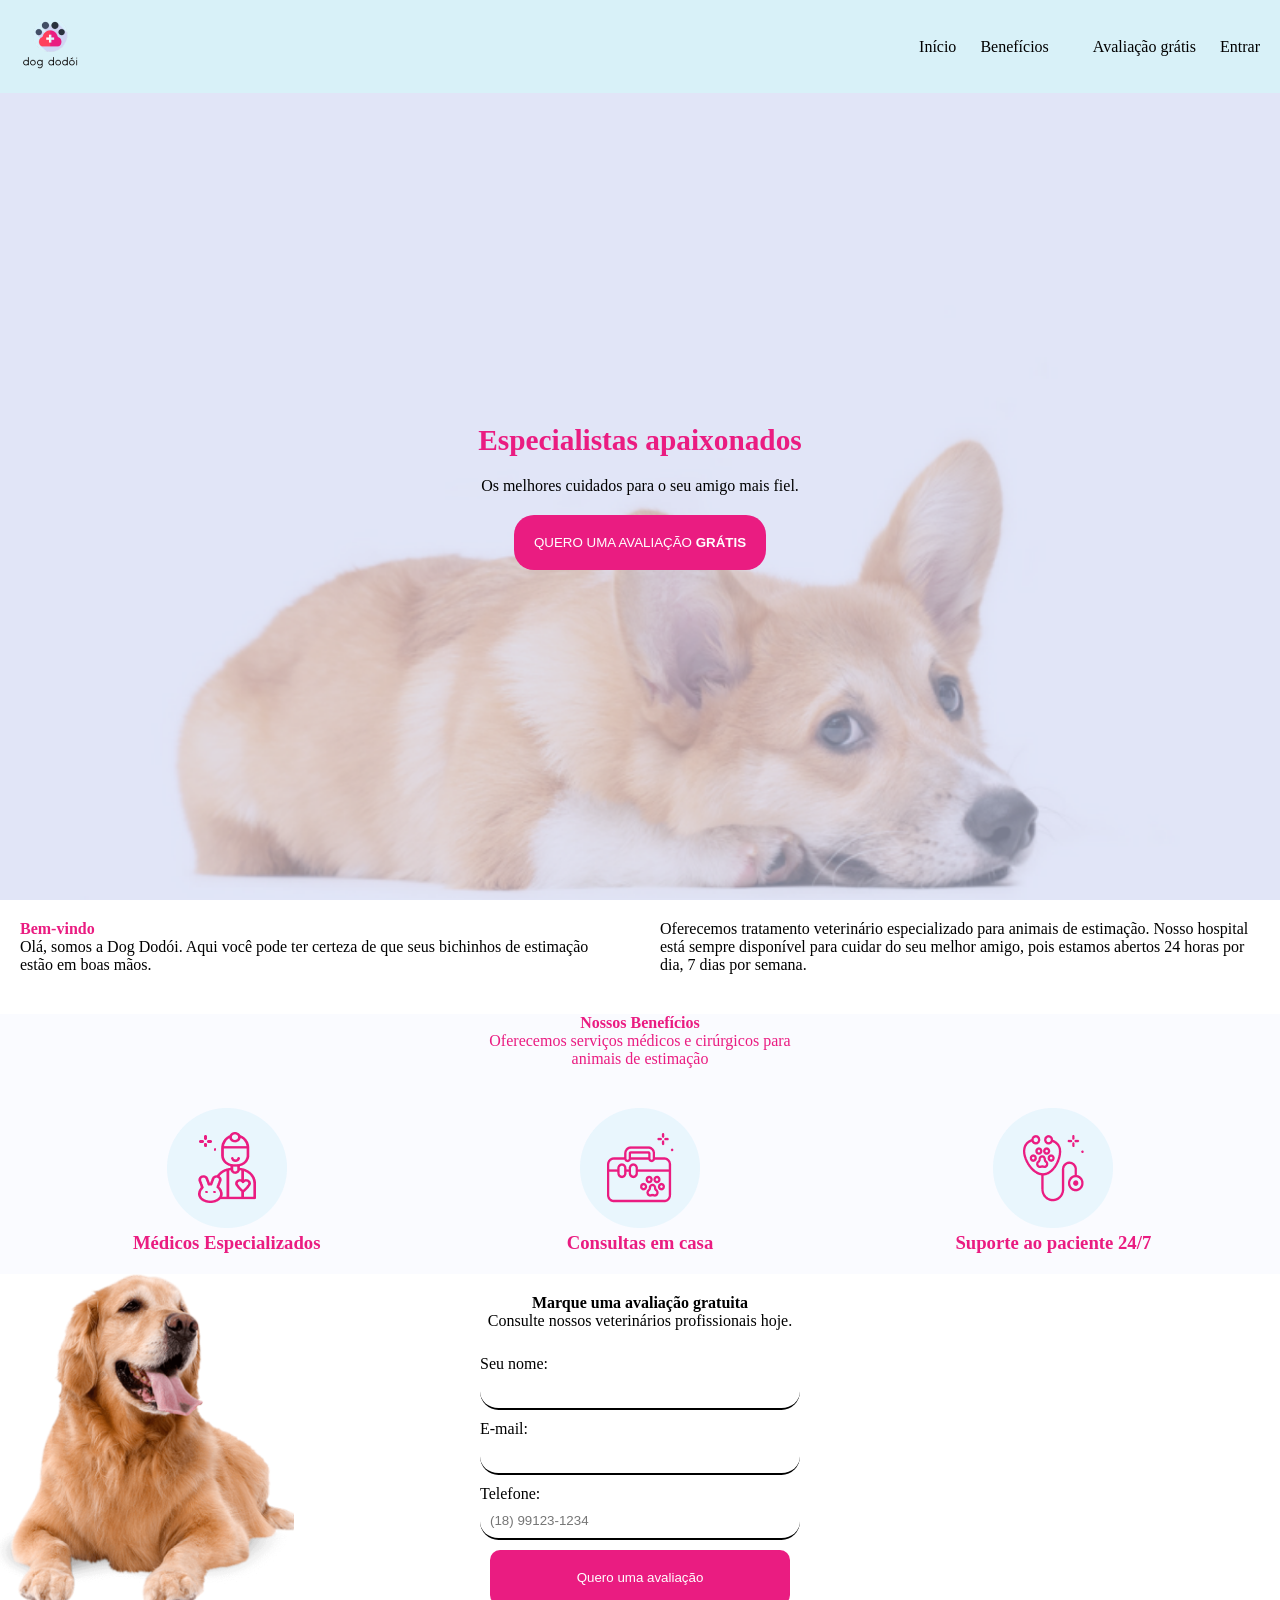
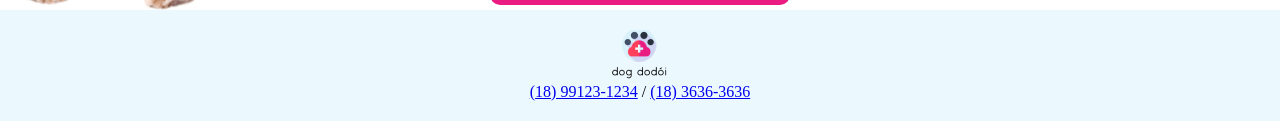
==== front/index.html @ 7dbb7b25 "Adiciona funcionalidade em JavaScript e corrige o HTML - Achata a estrutura: front/, img/ e styles/ " ====
<!DOCTYPE html>
<html lang="pt-br">
<head>
    <meta charset="UTF-8">
    <meta name="viewport" content="width=device-width, initial-scale=1.0">
    <meta name="description" content="Dog Dodói: hospital veterinário 24 horas. Marque uma avaliação gratuita para o seu pet.">
    <title>Dog Dodói</title>
    <link rel="preconnect" href="https://fonts.googleapis.com">
    <link rel="preconnect" href="https://fonts.gstatic.com" crossorigin>
    <link rel="stylesheet" href="https://fonts.googleapis.com/css2?family=Inter:wght@400;500;700&family=Roboto:wght@400;500;700&display=swap">
    <link rel="stylesheet" href="../styles/style.css">
    <link rel="stylesheet" href="../styles/style2.css">
    <link rel="stylesheet" href="../styles/componentes.css">
    <script src="../js/storage.js"></script>
    <script src="../js/util.js"></script>
    <script src="../js/mascaras.js"></script>
    <script src="../js/index.js" defer></script>
</head>
<body>

    <header id="cabecalho">
        <figure>
            <a href="#banner"><img src="../img/logo.png" alt="Dog Dodói"></a>
        </figure>
        <nav>
            <a href="#banner">Início</a>
            <a href="#beneficios" class="margin-lateral">Benefícios</a>
            <a href="#form" class="margin-lateral">Avaliação grátis</a>
            <a href="login.html">Entrar</a>
        </nav>
    </header>

    <main id="corpo">
        <section id="banner">
            <h1>Especialistas apaixonados</h1>
            <p class="margin-cima-baixo">Os melhores cuidados para o seu amigo mais fiel.</p>
            <button type="button" id="botao-avaliacao">QUERO UMA AVALIAÇÃO <strong>GRÁTIS</strong></button>
        </section>

        <section id="bemVindo">
            <div>
                <p id="bem" class="negrito">Bem-vindo</p>
                <p id="dog">Olá, somos a Dog Dodói. Aqui você pode ter certeza de que seus bichinhos de estimação estão em boas mãos.</p>
            </div>

            <div id="tratamento">
                <p>Oferecemos tratamento veterinário especializado para animais de estimação. Nosso hospital está sempre disponível para cuidar do seu melhor amigo, pois estamos abertos 24 horas por dia, 7 dias por semana.</p>
            </div>
        </section>

        <section id="beneficios">
            <div class="margin-cima-baixo">
                <h4>Nossos Benefícios</h4>
                <p>Oferecemos serviços médicos e cirúrgicos para<br>animais de estimação</p>
            </div>

            <div id="itens">
                <div>
                    <img src="../img/iconMedico.png" alt="">
                    <h3>Médicos Especializados</h3>
                </div>
                <div>
                    <img src="../img/iconConsulta.png" alt="">
                    <h3>Consultas em casa</h3>
                </div>
                <div>
                    <img src="../img/iconSuporte.png" alt="">
                    <h3>Suporte ao paciente 24/7</h3>
                </div>
            </div>
        </section>

        <section id="form">
            <div id="form-info">
                <h4>Marque uma avaliação gratuita</h4>
                <p>Consulte nossos veterinários profissionais hoje.</p>
            </div>

            <div id="form-formulario">
                <form id="form-avaliacao">
                    <div>
                        <label for="nome">Seu nome:</label>
                        <input type="text" id="nome" name="nome" required autocomplete="name">
                    </div>

                    <div>
                        <label for="email">E-mail:</label>
                        <input type="email" id="email" name="email" required autocomplete="email">
                    </div>

                    <div>
                        <label for="telefone">Telefone:</label>
                        <input type="tel" id="telefone" name="telefone" required autocomplete="tel"
                               data-mascara="telefone" minlength="14" placeholder="(18) 99123-1234">
                    </div>

                    <div>
                        <button type="submit">Quero uma avaliação</button>
                    </div>
                </form>
            </div>
        </section>
    </main>
    <footer id="rodape">
        <figure>
            <img src="../img/logo.png" alt="Dog Dodói">
        </figure>
        <p><a href="tel:+5518991231234">(18) 99123-1234</a> / <a href="tel:+551836363636">(18) 3636-3636</a></p>
    </footer>
</body>
</html>
---- styles/style.css ----
:root{ /*criação de variaveis*/
    --cor-corpo: #D8F1F8;
    --cor-preta: black;
    --cor-rosa: #EA1C81;
    --cor-branca: white;
    --padding: 20px;
    --cor-fundo: #fafbff;
    --cor-rodape: #d8f1fb82;
    --aparece: flex;
    --some: none;
}

*{ /*afeta a página inteira*/
    margin: 0;
    padding: 0;
    transition: all 1s;
}

#cabecalho{
    background-color: var(--cor-corpo);
    display: var(--aparece); /*alinha em linha*/
    justify-content: space-between; /*espaço entre conteudo igualmente*/
    align-items: center;
}

#cabecalho nav a{
    text-decoration: none; /*tira a decoração do texto*/
    color: var(--cor-preta); /*var é pra usar a variavel*/
}

#cabecalho nav a:hover{ /*hover faz executar quando o mouse passar em cima*/
    background-color: var(--cor-rosa);
    color: var(--cor-branca);
    border-radius: 20px;
}

.margin-lateral{ /*. cria uma classe*/
    margin: 0px 20px;
}

#corpo #banner{
    background-color: red;
    height: calc(100vh - 93px); /*usar pra deixar 100% sem estourar tudo*/
    display: flex;
    flex-direction: column; /*mudar a direção do flex para sem em coluna*/
    align-items: center; /*coloca o conteudo no centro de X*/
    justify-content: center; /*coloca o conteudo no centro de Y*/
    background-image: url(../img/Section\ -\ Banner.png); /*usar (../) para achar uma imagem no  computador*/
    background-repeat: no-repeat; /*imagem não se repete*/
    background-size: cover; /*fundo preenche toda a área*/
    background-position: center center;
}

.margin-cima-baixo{
    margin: 20px 0px;
}

#corpo #banner h1{
    color: var(--cor-rosa);
    font-size: 22pt;
}

#corpo #banner button{
    padding: 20px;
    border-radius: 20px;
    border: none;
    background-color: var(--cor-rosa);
    color: var(--cor-branca);
    cursor: pointer; /*muda o cursor para mãozinha*/
}

#corpo #bemVindo{
    display: grid; /*cria uma tabela pra trabalharmos na sua construção de forma que a organização dos itens no site fiquem proporcionais*/
    grid-template-columns: repeat(2, 1fr); /*interage com o grid adicionando o número de colunas, o primeiro número é a quantidade de colunas e o segundo é sempre o mesmo*/
}

#corpo #bemVindo div,
#cabecalho nav a:hover,
#cabecalho{
    padding: var(--padding);
}

#corpo #bemVindo .negrito{
    color: var(--cor-rosa);
    font-weight: bold; /*deixa o texto em negrito*/
}

#corpo #beneficios{
    text-align: center;
    background-color: var(--cor-fundo);
    color: var(--cor-rosa);
}

#corpo #beneficios #itens{
    display: grid; 
    grid-template-columns: repeat(3, 1fr); 
    padding: var(--padding);
}

#form #form-info{
    text-align: center;
    padding: var(--padding);
}

#form #form-formulario form {
    display: flex;
    flex-direction: column;
    justify-content: center;
    align-items: center;
}

#form #form-formulario form input{
    display: block; /*alinha como bloco, coloca o texto ensima da caixa*/
    padding: 10px;
    border-radius: 20px;
    border: none;
    border-bottom: 2px solid var(--cor-preta);
    width: 300px;
    outline: none;
}

#form #form-formulario form button{
    width: 300px;
    box-sizing: border-box;
    padding: var(--padding);
    background-color: var(--cor-rosa);
    color: var(--cor-branca);
    border-radius: 10px;
    border: none;
}

#form #form-formulario form div{
    margin: 5px 0px;
}

#form{
    background-image: url(../img/dog.png);
    background-repeat: no-repeat;
    background-size: contain;
}

#rodape{
    background-color: var(--cor-rodape);
    text-align: center;
    padding: var(--padding);
}

#menu{
    background-image: url(../img/menu.png);
    background-repeat: no-repeat;
    background-size: cover;
    margin: 15px;
    display: none;
    position: fixed;
    border-radius: 20px;
    height: 75px;
    width: 75px;
    border: none;
    outline: none;
}
---- styles/style2.css ----
@media (max-width: 880px){ /*@media = if(se)*/
    #corpo #bemVindo{
        display: block;
    }
}

@media (max-width: 865px){
    #form{
        background-image: none;
    }
}
---- styles/componentes.css ----
/* Elementos criados pelo JavaScript (avisos, tabelas, cards do painel).
   Carregado depois do CSS de cada página. */

:root {
    --rosa: #EA1C81;
    --texto: #424E66;
    --verde: #1E8E3E;
    --vermelho: #C62828;
}

/* Some da tela, mas continua sendo lido por leitores de tela. */
.oculto {
    position: absolute;
    width: 1px;
    height: 1px;
    overflow: hidden;
    clip: rect(0 0 0 0);
    white-space: nowrap;
}

/* Foco visível para quem navega pelo teclado. */
:focus-visible {
    outline: 3px solid var(--rosa);
    outline-offset: 2px;
}

/* O logo virou link; não herda o estilo de botão dos outros links. */
header figure a {
    background: none !important;
    padding: 0 !important;
}

.toast {
    position: fixed;
    right: 16px;
    bottom: 16px;
    z-index: 10;
    max-width: min(420px, calc(100vw - 32px));
    padding: 14px 18px;
    border-radius: 12px;
    color: #FFFFFF;
    font-family: 'Roboto', sans-serif;
    font-size: 16px;
    box-shadow: 0 8px 24px rgba(0, 0, 0, 0.2);
    animation: toast-entrar 0.25s ease-out;
}

.toast-sucesso { background: var(--verde); }
.toast-erro { background: var(--vermelho); }

@keyframes toast-entrar {
    from { opacity: 0; transform: translateY(12px); }
}

/* Painel */
.titulo-pagina {
    font-family: 'Roboto', sans-serif;
    font-size: 28px;
    margin: 24px 0;
}

.subtitulo {
    font-family: 'Roboto', sans-serif;
    font-size: 20px;
    margin: 32px 0 12px;
}

section > main {
    flex: 1;
    min-width: 0;
    padding-bottom: 40px;
}

.cards {
    display: grid;
    grid-template-columns: repeat(auto-fill, minmax(220px, 1fr));
    gap: 20px;
}

a.card {
    display: flex;
    flex-direction: column;
    gap: 10px;
    padding: 20px;
    border: 6px solid var(--cor-card-fundo);
    border-radius: 24px;
    background: #FFFFFF;
    color: #000000;
    font-family: 'Inter', sans-serif;
    font-size: 16px;
}

.card-titulo {
    align-self: flex-start;
    padding: 6px 16px;
    border-left: 8px solid var(--cor-card);
    border-radius: 999px;
    background: var(--cor-card-fundo);
    font-weight: 500;
    text-transform: uppercase;
}

.card-numero {
    font-size: 40px;
    font-weight: 400;
}

.card-descricao { color: #666666; }

.card-clientes { --cor-card: #FFC83D; --cor-card-fundo: #FFF1CC; }
.card-usuarios { --cor-card: #84CC16; --cor-card-fundo: #E8F7D6; }
.card-consultas { --cor-card: #9C4A82; --cor-card-fundo: #EEDCE7; }
.card-canceladas { --cor-card: #FF5A5F; --cor-card-fundo: #FFCCCC; }

/* Tabelas */
.tabela {
    width: 100%;
    border-collapse: collapse;
    font-family: 'Inter', sans-serif;
    font-size: 15px;
    color: var(--texto);
}

.tabela th {
    text-align: left;
    padding: 10px 12px;
    background: #D8F1FB;
    color: #000000;
}

.tabela td {
    padding: 10px 12px;
    border-bottom: 1px solid rgba(0, 0, 0, 0.1);
    vertical-align: middle;
}

.tabela .vazio {
    text-align: center;
    padding: 24px;
    color: #777777;
}

.tabela .acoes {
    white-space: nowrap;
    text-align: right;
}

.tabela a.link {
    background: none;
    color: var(--rosa);
    font-size: inherit;
    text-decoration: underline;
}

.botao-acao,
a.botao-acao {
    display: inline-block;
    margin-left: 6px;
    padding: 6px 12px;
    border: 1px solid var(--rosa);
    border-radius: 999px;
    background: #FFFFFF;
    color: var(--rosa);
    font-family: 'Roboto', sans-serif;
    font-size: 14px;
    font-weight: 500;
    text-decoration: none;
    cursor: pointer;
}

.botao-acao.perigo {
    border-color: var(--vermelho);
    color: var(--vermelho);
}

.botao-acao:disabled {
    opacity: 0.4;
    cursor: not-allowed;
}

.selo {
    padding: 3px 10px;
    border-radius: 999px;
    font-size: 13px;
    font-weight: 500;
}

.selo-agendada { background: #D8F1FB; color: #0B5A7A; }
.selo-realizada { background: #E8F7D6; color: #2F5B0A; }
.selo-cancelada { background: #FFCCCC; color: #8A1C1C; }

/* No celular, cada linha da tabela vira um bloco com rótulos. */
@media (max-width: 700px) {
    .tabela thead { display: none; }
    .tabela tr { display: block; padding: 8px 0; border-bottom: 1px solid rgba(0, 0, 0, 0.15); }
    .tabela td { display: block; border: none; padding: 4px 12px; }
    .tabela td[data-rotulo]::before {
        content: attr(data-rotulo) ': ';
        font-weight: 700;
    }
    .tabela .acoes { text-align: left; white-space: normal; }
    .tabela .acoes > :first-child { margin-left: 0; }
}

/* Link "cadastrar novo cliente" na tela de consulta */
#novo-cliente {
    display: inline-block;
    margin-top: 6px;
    color: var(--rosa);
    font-size: 14px;
}
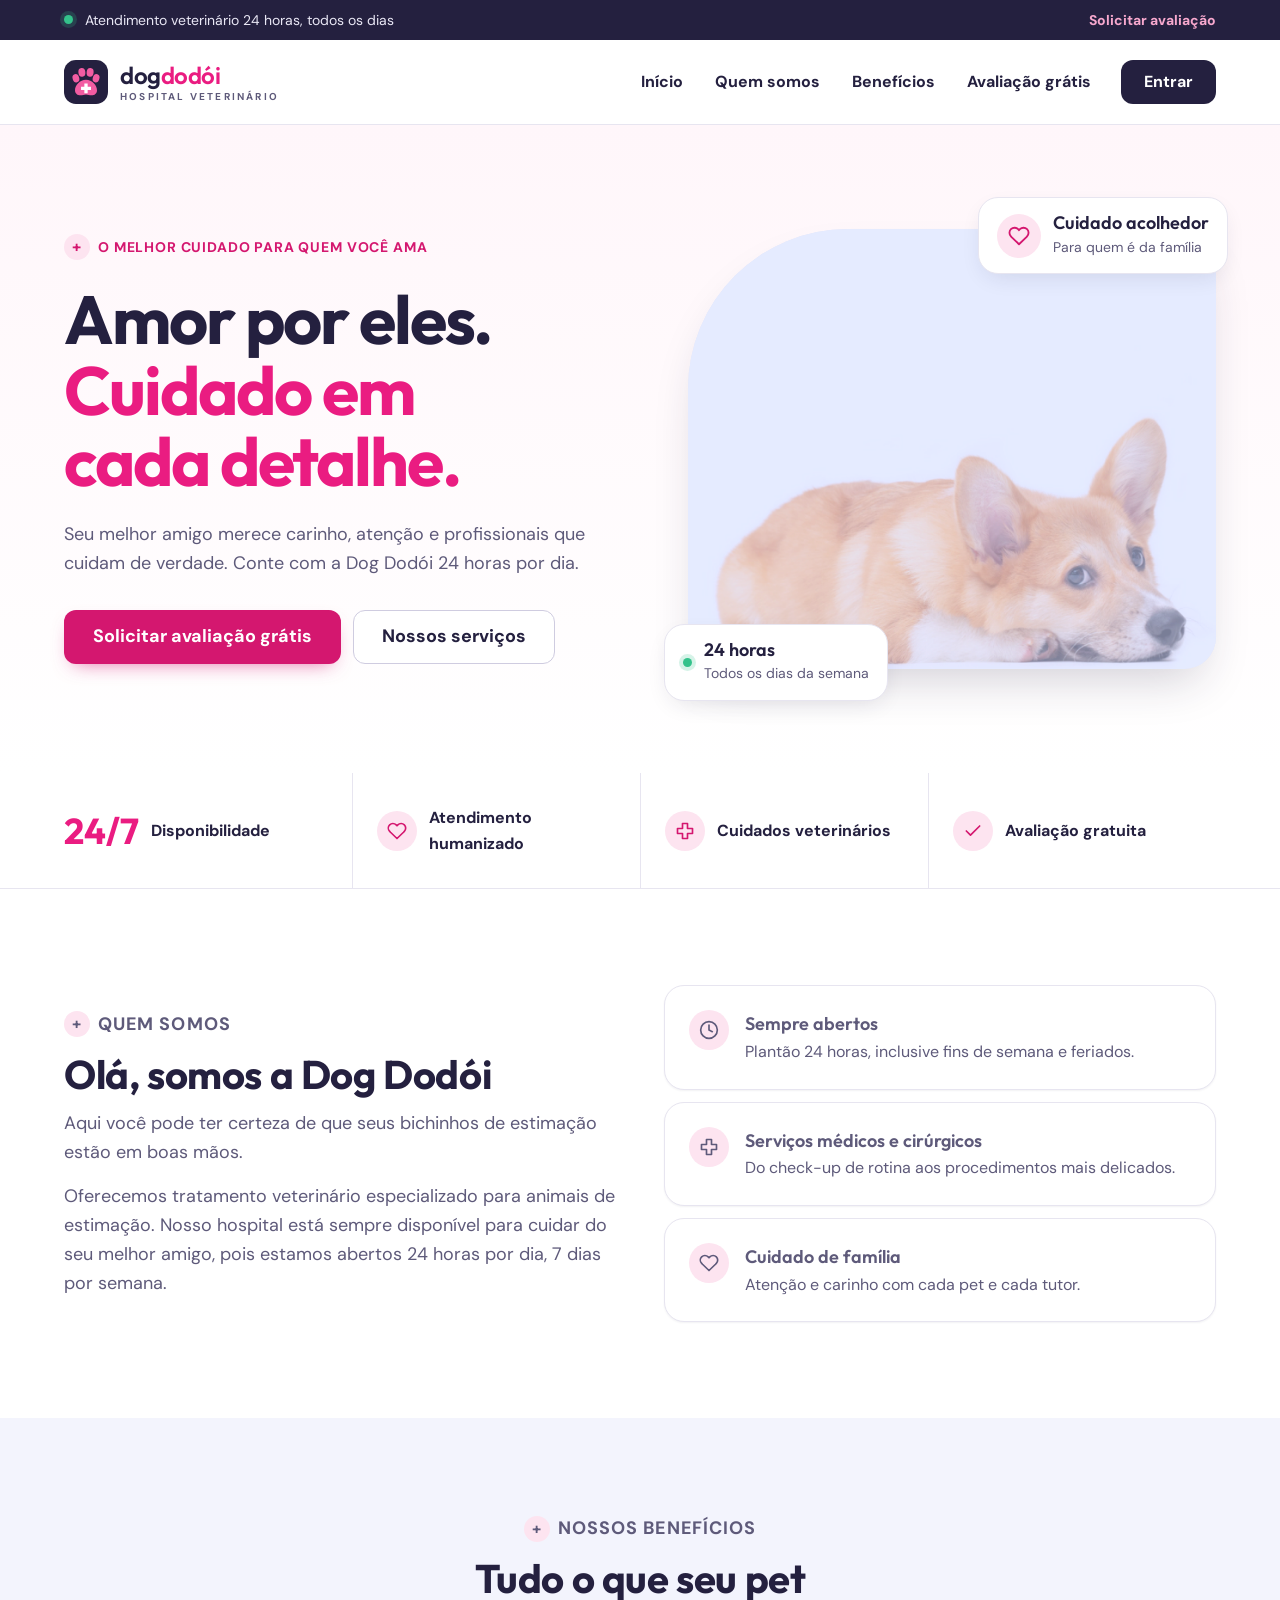
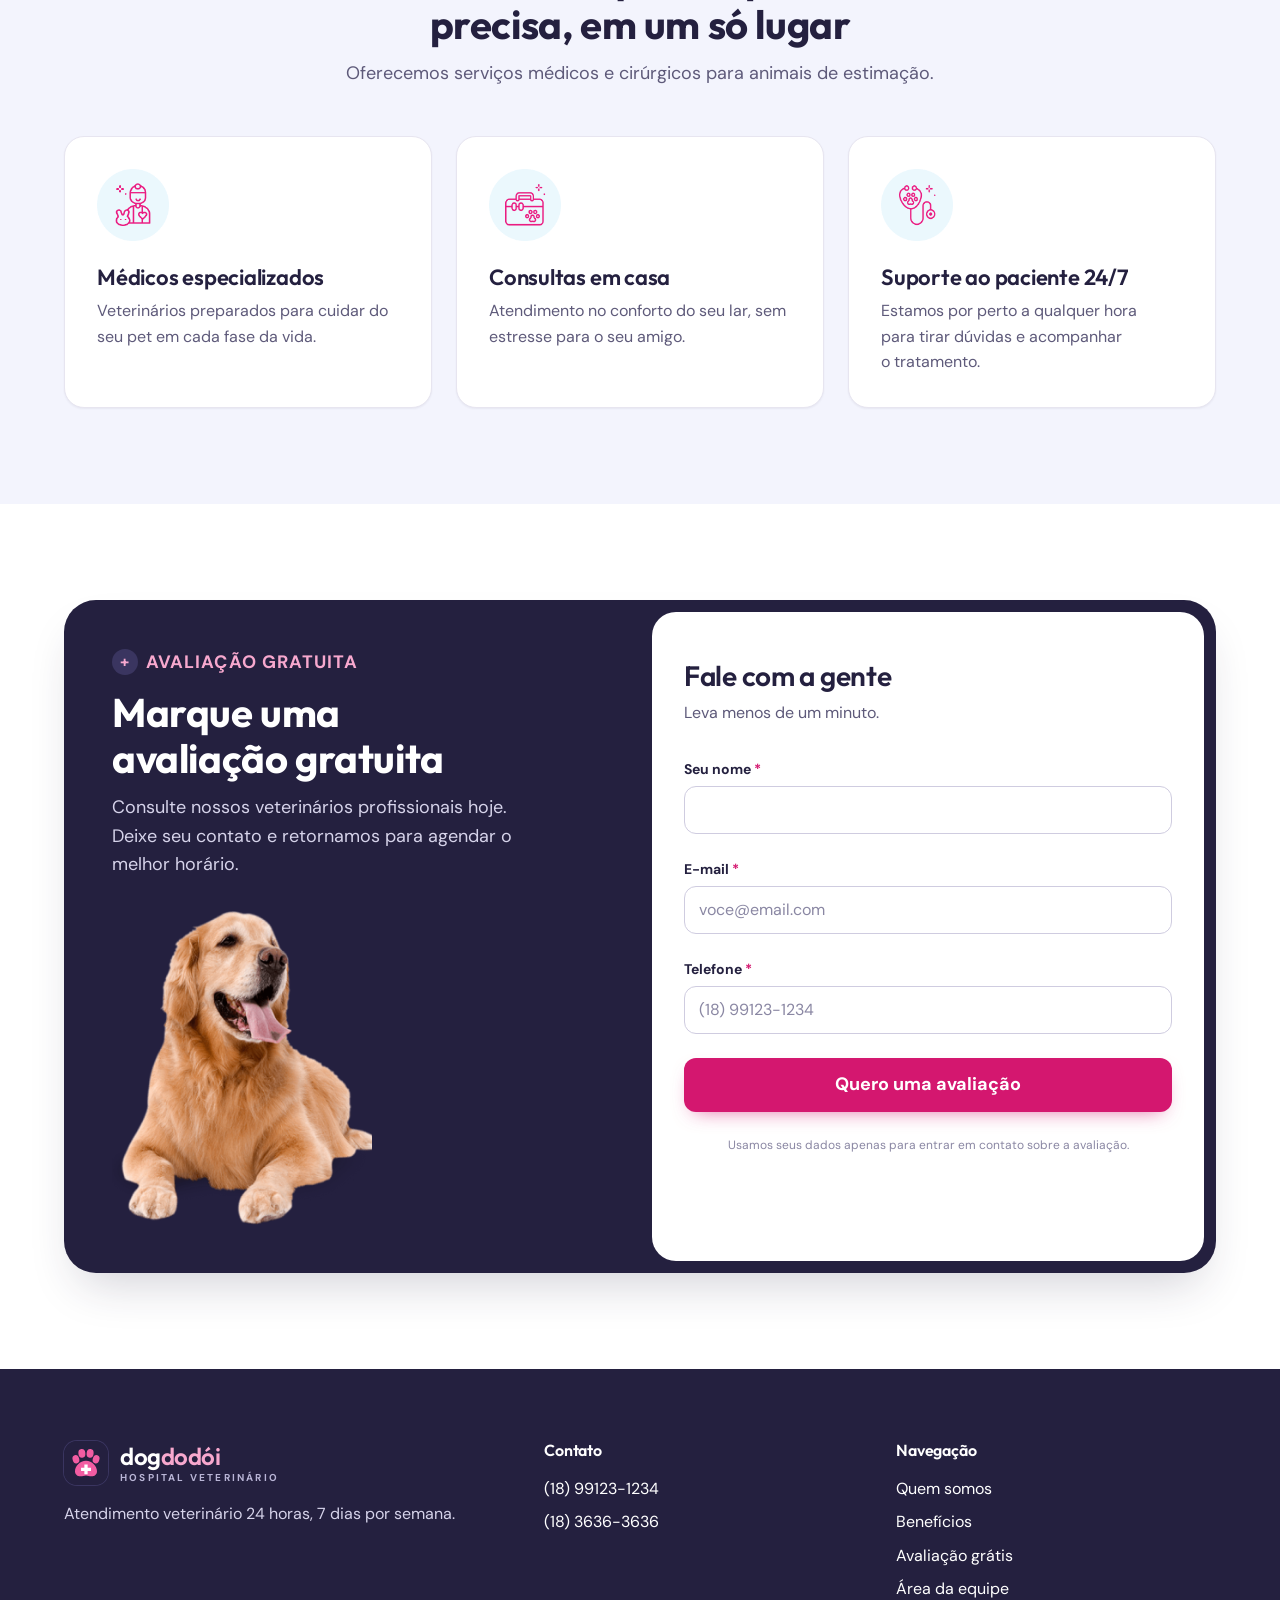
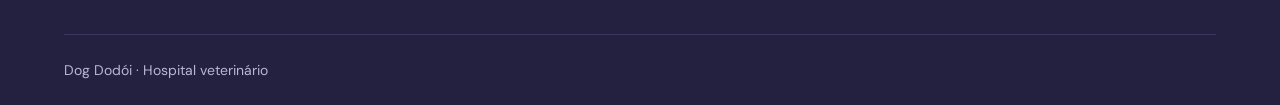
==== commit f8dfafb1: "Redesign do site e do painel com nova identidade visual - Nova biblioteca de estilos em styles/desig" ====
--- a/front/index.html
+++ b/front/index.html
@@ -4,108 +4,212 @@
     <meta charset="UTF-8">
     <meta name="viewport" content="width=device-width, initial-scale=1.0">
     <meta name="description" content="Dog Dodói: hospital veterinário 24 horas. Marque uma avaliação gratuita para o seu pet.">
-    <title>Dog Dodói</title>
+    <title>Dog Dodói | Hospital veterinário 24 horas</title>
+    <link rel="icon" href="../img/marca.svg" type="image/svg+xml">
     <link rel="preconnect" href="https://fonts.googleapis.com">
     <link rel="preconnect" href="https://fonts.gstatic.com" crossorigin>
-    <link rel="stylesheet" href="https://fonts.googleapis.com/css2?family=Inter:wght@400;500;700&family=Roboto:wght@400;500;700&display=swap">
-    <link rel="stylesheet" href="../styles/style.css">
-    <link rel="stylesheet" href="../styles/style2.css">
-    <link rel="stylesheet" href="../styles/componentes.css">
+    <link rel="stylesheet" href="https://fonts.googleapis.com/css2?family=DM+Sans:opsz,wght@9..40,400;9..40,500;9..40,700&family=Outfit:wght@500;600;700&display=swap">
+    <link rel="stylesheet" href="../styles/design/tokens.css">
+    <link rel="stylesheet" href="../styles/design/base.css">
+    <link rel="stylesheet" href="../styles/design/components.css">
+    <link rel="stylesheet" href="../styles/design/public.css">
     <script src="../js/storage.js"></script>
     <script src="../js/util.js"></script>
     <script src="../js/mascaras.js"></script>
+    <script src="../js/icones.js" defer></script>
     <script src="../js/index.js" defer></script>
 </head>
 <body>
-
-    <header id="cabecalho">
-        <figure>
-            <a href="#banner"><img src="../img/logo.png" alt="Dog Dodói"></a>
-        </figure>
-        <nav>
-            <a href="#banner">Início</a>
-            <a href="#beneficios" class="margin-lateral">Benefícios</a>
-            <a href="#form" class="margin-lateral">Avaliação grátis</a>
-            <a href="login.html">Entrar</a>
-        </nav>
+    <a class="pular-conteudo" href="#conteudo">Pular para o conteúdo</a>
+
+    <div class="faixa-topo">
+        <div class="container">
+            <p><span class="ponto-vivo" aria-hidden="true"></span> Atendimento veterinário 24 horas, todos os dias</p>
+            <a href="#form">Solicitar avaliação</a>
+        </div>
+    </div>
+
+    <header class="site-cabecalho">
+        <div class="container">
+            <a class="marca" href="#inicio">
+                <img class="marca-simbolo" src="../img/marca.svg" alt="">
+                <span class="marca-texto">
+                    <span class="marca-nome">dog<b>dodói</b></span>
+                    <span class="marca-sub">Hospital veterinário</span>
+                </span>
+            </a>
+
+            <button type="button" class="botao botao-secundario botao-pequeno site-menu-botao" id="botao-menu"
+                    aria-controls="site-nav" aria-expanded="false" data-icone="menu">Menu</button>
+
+            <nav class="site-nav" id="site-nav" aria-label="Principal">
+                <a href="#inicio">Início</a>
+                <a href="#quem-somos">Quem somos</a>
+                <a href="#beneficios">Benefícios</a>
+                <a href="#form">Avaliação grátis</a>
+                <a href="login.html" class="botao botao-escuro">Entrar</a>
+            </nav>
+        </div>
     </header>
 
-    <main id="corpo">
-        <section id="banner">
-            <h1>Especialistas apaixonados</h1>
-            <p class="margin-cima-baixo">Os melhores cuidados para o seu amigo mais fiel.</p>
-            <button type="button" id="botao-avaliacao">QUERO UMA AVALIAÇÃO <strong>GRÁTIS</strong></button>
-        </section>
-
-        <section id="bemVindo">
+    <main id="conteudo">
+        <section class="hero" id="inicio" aria-labelledby="hero-titulo">
+            <div class="container">
+                <div>
+                    <p class="sobretitulo">O melhor cuidado para quem você ama</p>
+                    <h1 id="hero-titulo">Amor por eles. <span>Cuidado em cada detalhe.</span></h1>
+                    <p class="hero-texto">Seu melhor amigo merece carinho, atenção e profissionais que cuidam de verdade. Conte com a Dog Dodói 24 horas por dia.</p>
+                    <div class="hero-acoes">
+                        <button type="button" class="botao botao-primario botao-grande" id="botao-avaliacao">Solicitar avaliação grátis</button>
+                        <a href="#beneficios" class="botao botao-secundario botao-grande">Nossos serviços</a>
+                    </div>
+                </div>
+
+                <div class="hero-visual">
+                    <div class="hero-foto">
+                        <img src="../img/Section - Banner.png" alt="Cachorro da raça corgi deitado, olhando para o lado" width="1280" height="512">
+                    </div>
+                    <div class="hero-cartao hero-cartao-topo">
+                        <span class="hero-cartao-icone" data-icone="coracao"></span>
+                        <span><strong>Cuidado acolhedor</strong><small>Para quem é da família</small></span>
+                    </div>
+                    <div class="hero-cartao hero-cartao-base">
+                        <span class="ponto-vivo" aria-hidden="true"></span>
+                        <span><strong>24 horas</strong><small>Todos os dias da semana</small></span>
+                    </div>
+                </div>
+            </div>
+        </section>
+
+        <section class="destaques" aria-label="Destaques">
+            <div class="container">
+                <ul>
+                    <li><span class="destaques-numero">24/7</span> Disponibilidade</li>
+                    <li><span class="destaques-icone" data-icone="coracao"></span> Atendimento humanizado</li>
+                    <li><span class="destaques-icone" data-icone="cruz"></span> Cuidados veterinários</li>
+                    <li><span class="destaques-icone" data-icone="check"></span> Avaliação gratuita</li>
+                </ul>
+            </div>
+        </section>
+
+        <section class="secao sobre" id="quem-somos" aria-labelledby="sobre-titulo">
+            <div class="container">
+                <div class="sobre-texto">
+                    <p class="sobretitulo">Quem somos</p>
+                    <h2 id="sobre-titulo">Olá, somos a Dog Dodói</h2>
+                    <p>Aqui você pode ter certeza de que seus bichinhos de estimação estão em boas mãos.</p>
+                    <p>Oferecemos tratamento veterinário especializado para animais de estimação. Nosso hospital está sempre disponível para cuidar do seu melhor amigo, pois estamos abertos 24 horas por dia, 7 dias por semana.</p>
+                </div>
+                <ul class="sobre-lista">
+                    <li>
+                        <span class="destaques-icone" data-icone="relogio"></span>
+                        <span><strong>Sempre abertos</strong><span>Plantão 24 horas, inclusive fins de semana e feriados.</span></span>
+                    </li>
+                    <li>
+                        <span class="destaques-icone" data-icone="cruz"></span>
+                        <span><strong>Serviços médicos e cirúrgicos</strong><span>Do check-up de rotina aos procedimentos mais delicados.</span></span>
+                    </li>
+                    <li>
+                        <span class="destaques-icone" data-icone="coracao"></span>
+                        <span><strong>Cuidado de família</strong><span>Atenção e carinho com cada pet e cada tutor.</span></span>
+                    </li>
+                </ul>
+            </div>
+        </section>
+
+        <section class="secao beneficios" id="beneficios" aria-labelledby="beneficios-titulo">
+            <div class="container">
+                <div class="secao-cabecalho">
+                    <p class="sobretitulo">Nossos benefícios</p>
+                    <h2 id="beneficios-titulo">Tudo o que seu pet precisa, em um só lugar</h2>
+                    <p>Oferecemos serviços médicos e cirúrgicos para animais de estimação.</p>
+                </div>
+                <ul class="beneficios-lista">
+                    <li class="beneficio">
+                        <img src="../img/iconMedico.png" alt="" width="120" height="120">
+                        <h3>Médicos especializados</h3>
+                        <p>Veterinários preparados para cuidar do seu pet em cada fase da vida.</p>
+                    </li>
+                    <li class="beneficio">
+                        <img src="../img/iconConsulta.png" alt="" width="120" height="120">
+                        <h3>Consultas em casa</h3>
+                        <p>Atendimento no conforto do seu lar, sem estresse para o seu amigo.</p>
+                    </li>
+                    <li class="beneficio">
+                        <img src="../img/iconSuporte.png" alt="" width="120" height="120">
+                        <h3>Suporte ao paciente 24/7</h3>
+                        <p>Estamos por perto a qualquer hora para tirar dúvidas e acompanhar o tratamento.</p>
+                    </li>
+                </ul>
+            </div>
+        </section>
+
+        <section class="secao avaliacao" id="form" aria-labelledby="avaliacao-titulo">
+            <div class="container">
+                <div class="avaliacao-caixa">
+                    <div class="avaliacao-info">
+                        <p class="sobretitulo">Avaliação gratuita</p>
+                        <h2 id="avaliacao-titulo">Marque uma avaliação gratuita</h2>
+                        <p>Consulte nossos veterinários profissionais hoje. Deixe seu contato e retornamos para agendar o melhor horário.</p>
+                        <img src="../img/dog.png" alt="" width="303" height="346">
+                    </div>
+
+                    <div class="avaliacao-form">
+                        <h3>Fale com a gente</h3>
+                        <p>Leva menos de um minuto.</p>
+                        <form id="form-avaliacao">
+                            <div class="campo">
+                                <label for="nome">Seu nome <span class="obrigatorio" aria-hidden="true">*</span></label>
+                                <input class="controle" type="text" id="nome" name="nome" required autocomplete="name">
+                            </div>
+                            <div class="campo">
+                                <label for="email">E-mail <span class="obrigatorio" aria-hidden="true">*</span></label>
+                                <input class="controle" type="email" id="email" name="email" required autocomplete="email" placeholder="voce@email.com">
+                            </div>
+                            <div class="campo">
+                                <label for="telefone">Telefone <span class="obrigatorio" aria-hidden="true">*</span></label>
+                                <input class="controle" type="tel" id="telefone" name="telefone" required autocomplete="tel"
+                                       data-mascara="telefone" minlength="14" placeholder="(18) 99123-1234">
+                            </div>
+                            <button type="submit" class="botao botao-primario botao-grande botao-bloco">Quero uma avaliação</button>
+                            <p class="aviso-privacidade">Usamos seus dados apenas para entrar em contato sobre a avaliação.</p>
+                        </form>
+                    </div>
+                </div>
+            </div>
+        </section>
+    </main>
+
+    <footer class="site-rodape">
+        <div class="container">
             <div>
-                <p id="bem" class="negrito">Bem-vindo</p>
-                <p id="dog">Olá, somos a Dog Dodói. Aqui você pode ter certeza de que seus bichinhos de estimação estão em boas mãos.</p>
-            </div>
-
-            <div id="tratamento">
-                <p>Oferecemos tratamento veterinário especializado para animais de estimação. Nosso hospital está sempre disponível para cuidar do seu melhor amigo, pois estamos abertos 24 horas por dia, 7 dias por semana.</p>
-            </div>
-        </section>
-
-        <section id="beneficios">
-            <div class="margin-cima-baixo">
-                <h4>Nossos Benefícios</h4>
-                <p>Oferecemos serviços médicos e cirúrgicos para<br>animais de estimação</p>
-            </div>
-
-            <div id="itens">
-                <div>
-                    <img src="../img/iconMedico.png" alt="">
-                    <h3>Médicos Especializados</h3>
-                </div>
-                <div>
-                    <img src="../img/iconConsulta.png" alt="">
-                    <h3>Consultas em casa</h3>
-                </div>
-                <div>
-                    <img src="../img/iconSuporte.png" alt="">
-                    <h3>Suporte ao paciente 24/7</h3>
-                </div>
-            </div>
-        </section>
-
-        <section id="form">
-            <div id="form-info">
-                <h4>Marque uma avaliação gratuita</h4>
-                <p>Consulte nossos veterinários profissionais hoje.</p>
-            </div>
-
-            <div id="form-formulario">
-                <form id="form-avaliacao">
-                    <div>
-                        <label for="nome">Seu nome:</label>
-                        <input type="text" id="nome" name="nome" required autocomplete="name">
-                    </div>
-
-                    <div>
-                        <label for="email">E-mail:</label>
-                        <input type="email" id="email" name="email" required autocomplete="email">
-                    </div>
-
-                    <div>
-                        <label for="telefone">Telefone:</label>
-                        <input type="tel" id="telefone" name="telefone" required autocomplete="tel"
-                               data-mascara="telefone" minlength="14" placeholder="(18) 99123-1234">
-                    </div>
-
-                    <div>
-                        <button type="submit">Quero uma avaliação</button>
-                    </div>
-                </form>
-            </div>
-        </section>
-    </main>
-    <footer id="rodape">
-        <figure>
-            <img src="../img/logo.png" alt="Dog Dodói">
-        </figure>
-        <p><a href="tel:+5518991231234">(18) 99123-1234</a> / <a href="tel:+551836363636">(18) 3636-3636</a></p>
+                <a class="marca marca-clara" href="#inicio">
+                    <img class="marca-simbolo" src="../img/marca.svg" alt="">
+                    <span class="marca-texto">
+                        <span class="marca-nome">dog<b>dodói</b></span>
+                        <span class="marca-sub">Hospital veterinário</span>
+                    </span>
+                </a>
+                <p>Atendimento veterinário 24 horas, 7 dias por semana.</p>
+            </div>
+            <div>
+                <h2>Contato</h2>
+                <ul>
+                    <li><a href="tel:+5518991231234">(18) 99123-1234</a></li>
+                    <li><a href="tel:+551836363636">(18) 3636-3636</a></li>
+                </ul>
+            </div>
+            <div>
+                <h2>Navegação</h2>
+                <ul>
+                    <li><a href="#quem-somos">Quem somos</a></li>
+                    <li><a href="#beneficios">Benefícios</a></li>
+                    <li><a href="#form">Avaliação grátis</a></li>
+                    <li><a href="login.html">Área da equipe</a></li>
+                </ul>
+            </div>
+            <p class="rodape-base">Dog Dodói · Hospital veterinário</p>
+        </div>
     </footer>
 </body>
 </html>
--- a/styles/design/tokens.css
+++ b/styles/design/tokens.css
@@ -0,0 +1,75 @@
+/* Tokens da identidade Dog Dodói: cores, tipografia, espaços e sombras.
+   Todas as outras folhas usam estas variáveis; troque aqui para mudar o tema. */
+:root {
+    /* Marca */
+    --marinho-900: #24203F;
+    --marinho-800: #2F2A50;
+    --marinho-700: #3A3560;
+    --marinho-200: #B9B5D6;
+    --rosa-700: #B0125C;
+    --rosa-600: #D4176F;   /* botões e links: branco por cima passa no AA */
+    --rosa-500: #EA1C81;   /* cor original da marca: destaques e títulos grandes */
+    --rosa-300: #F7A8CE;
+    --rosa-100: #FDE4F0;
+    --rosa-50: #FFF6FA;
+    --lavanda-200: #D5D8F3;
+    --lavanda-100: #E4E6F8;
+    --lavanda-50: #F3F4FD;
+
+    /* Neutros */
+    --texto: #24203F;
+    --texto-suave: #5E5A7A;
+    --texto-fraco: #8A87A3;
+    --borda: #E7E5F0;
+    --borda-forte: #CFCCE0;
+    --superficie: #FFFFFF;
+    --fundo: #F6F5FB;
+
+    /* Estados (sempre acompanhados de texto, nunca só a cor) */
+    --sucesso: #1D7A55;
+    --sucesso-fundo: #DDF5EA;
+    --sucesso-ponto: #34C28B;
+    --erro: #A3242E;
+    --erro-fundo: #FDE3E5;
+    --erro-forte: #C8323C;
+    --info: #3B3A8C;
+    --info-fundo: #E4E6F8;
+    --alerta: #8A5A00;
+    --alerta-fundo: #FFF1CC;
+
+    /* Tipografia */
+    --fonte-titulo: 'Outfit', 'Segoe UI', system-ui, sans-serif;
+    --fonte-corpo: 'DM Sans', 'Segoe UI', system-ui, sans-serif;
+    --texto-xs: 0.75rem;
+    --texto-sm: 0.875rem;
+    --texto-md: 1rem;
+    --texto-lg: 1.125rem;
+    --texto-xl: 1.375rem;
+    --texto-2xl: 1.75rem;
+    --texto-3xl: clamp(2rem, 4vw, 2.5rem);
+    --texto-hero: clamp(2.5rem, 6vw, 4.25rem);
+
+    /* Espaços */
+    --esp-1: 4px;
+    --esp-2: 8px;
+    --esp-3: 12px;
+    --esp-4: 16px;
+    --esp-5: 24px;
+    --esp-6: 32px;
+    --esp-7: 48px;
+    --esp-8: 72px;
+    --largura-max: 1200px;
+
+    /* Formas */
+    --raio-sm: 8px;
+    --raio-md: 12px;
+    --raio-lg: 20px;
+    --raio-xl: 32px;
+    --raio-total: 999px;
+    --sombra-sm: 0 1px 2px rgba(36, 32, 63, 0.06);
+    --sombra-md: 0 8px 24px -8px rgba(36, 32, 63, 0.14);
+    --sombra-lg: 0 24px 48px -16px rgba(36, 32, 63, 0.22);
+    --anel-foco: 0 0 0 3px rgba(212, 23, 111, 0.28);
+
+    --transicao: 160ms ease;
+}
--- a/styles/design/base.css
+++ b/styles/design/base.css
@@ -0,0 +1,114 @@
+/* Reset, tipografia e acessibilidade. Vale para o site e para o painel. */
+*,
+*::before,
+*::after {
+    box-sizing: border-box;
+}
+
+* {
+    margin: 0;
+}
+
+html {
+    -webkit-text-size-adjust: 100%;
+    scroll-behavior: smooth;
+    scroll-padding-top: 96px;
+}
+
+body {
+    min-height: 100vh;
+    background: var(--superficie);
+    color: var(--texto);
+    font-family: var(--fonte-corpo);
+    font-size: var(--texto-md);
+    line-height: 1.6;
+    -webkit-font-smoothing: antialiased;
+}
+
+h1, h2, h3, h4 {
+    font-family: var(--fonte-titulo);
+    font-weight: 600;
+    line-height: 1.15;
+    letter-spacing: -0.01em;
+    text-wrap: balance;
+}
+
+p {
+    text-wrap: pretty;
+}
+
+img,
+svg {
+    display: block;
+    max-width: 100%;
+}
+
+a {
+    color: var(--rosa-600);
+    text-decoration-thickness: 1px;
+    text-underline-offset: 3px;
+}
+
+a:hover {
+    color: var(--rosa-700);
+}
+
+button,
+input,
+select,
+textarea {
+    font: inherit;
+    color: inherit;
+}
+
+button {
+    cursor: pointer;
+}
+
+:focus-visible {
+    outline: 3px solid var(--rosa-500);
+    outline-offset: 2px;
+}
+
+::selection {
+    background: var(--rosa-100);
+}
+
+/* Some da tela, mas continua sendo lido por leitores de tela. */
+.oculto {
+    position: absolute !important;
+    width: 1px;
+    height: 1px;
+    overflow: hidden;
+    clip: rect(0 0 0 0);
+    white-space: nowrap;
+}
+
+.pular-conteudo {
+    position: absolute;
+    top: -100px;
+    left: var(--esp-4);
+    z-index: 100;
+    padding: var(--esp-2) var(--esp-4);
+    border-radius: var(--raio-sm);
+    background: var(--marinho-900);
+    color: #FFFFFF;
+}
+
+.pular-conteudo:focus {
+    top: var(--esp-2);
+    color: #FFFFFF;
+}
+
+@media (prefers-reduced-motion: reduce) {
+    html {
+        scroll-behavior: auto;
+    }
+
+    *,
+    *::before,
+    *::after {
+        animation-duration: 0.01ms !important;
+        transition-duration: 0.01ms !important;
+    }
+}
--- a/styles/design/components.css
+++ b/styles/design/components.css
@@ -0,0 +1,715 @@
+/* Componentes reutilizáveis. O catálogo completo está em front/guia-visual.html. */
+
+/* ---------- Marca ---------- */
+.marca {
+    display: inline-flex;
+    align-items: center;
+    gap: var(--esp-3);
+    color: var(--texto);
+    text-decoration: none;
+}
+
+.marca:hover {
+    color: var(--texto);
+}
+
+.marca-simbolo {
+    width: 44px;
+    height: 44px;
+    flex: none;
+}
+
+.marca-texto {
+    display: flex;
+    flex-direction: column;
+    line-height: 1;
+}
+
+.marca-nome {
+    font-family: var(--fonte-titulo);
+    font-size: 1.5rem;
+    font-weight: 600;
+    letter-spacing: -0.02em;
+}
+
+.marca-nome b {
+    color: var(--rosa-500);
+    font-weight: 600;
+}
+
+.marca-sub {
+    margin-top: 5px;
+    color: var(--texto-suave);
+    font-size: 0.625rem;
+    font-weight: 700;
+    letter-spacing: 0.22em;
+    text-transform: uppercase;
+    white-space: nowrap;
+}
+
+.marca-clara,
+.marca-clara:hover {
+    color: #FFFFFF;
+}
+
+.marca-clara .marca-simbolo {
+    border-radius: 13px;
+    box-shadow: 0 0 0 1px var(--marinho-700);
+}
+
+.marca-clara .marca-nome b {
+    color: var(--rosa-300);
+}
+
+.marca-clara .marca-sub {
+    color: var(--marinho-200);
+}
+
+/* ---------- Botões ---------- */
+.botao {
+    display: inline-flex;
+    align-items: center;
+    justify-content: center;
+    gap: var(--esp-2);
+    min-height: 44px;
+    padding: 10px 22px;
+    border: 1px solid transparent;
+    border-radius: var(--raio-md);
+    background: none;
+    font-family: var(--fonte-corpo);
+    font-size: var(--texto-md);
+    font-weight: 700;
+    line-height: 1.2;
+    text-align: center;
+    text-decoration: none;
+    white-space: nowrap;
+    transition: background var(--transicao), border-color var(--transicao), color var(--transicao), box-shadow var(--transicao), transform var(--transicao);
+}
+
+.botao svg {
+    width: 18px;
+    height: 18px;
+    flex: none;
+}
+
+.botao:active:not(:disabled) {
+    transform: translateY(1px);
+}
+
+.botao:disabled {
+    opacity: 0.45;
+    cursor: not-allowed;
+}
+
+.botao-primario {
+    background: var(--rosa-600);
+    color: #FFFFFF;
+    box-shadow: 0 8px 20px -10px rgba(212, 23, 111, 0.7);
+}
+
+.botao-primario:hover:not(:disabled) {
+    background: var(--rosa-700);
+    color: #FFFFFF;
+}
+
+.botao-escuro {
+    background: var(--marinho-900);
+    color: #FFFFFF;
+}
+
+.botao-escuro:hover:not(:disabled) {
+    background: var(--marinho-700);
+    color: #FFFFFF;
+}
+
+.botao-secundario {
+    border-color: var(--borda-forte);
+    background: var(--superficie);
+    color: var(--texto);
+}
+
+.botao-secundario:hover:not(:disabled) {
+    border-color: var(--marinho-900);
+    color: var(--texto);
+}
+
+.botao-fantasma {
+    color: var(--rosa-600);
+}
+
+.botao-fantasma:hover:not(:disabled) {
+    background: var(--rosa-50);
+    color: var(--rosa-700);
+}
+
+.botao-perigo {
+    border-color: #F2C4C8;
+    background: var(--superficie);
+    color: var(--erro);
+}
+
+.botao-perigo:hover:not(:disabled) {
+    border-color: var(--erro-forte);
+    background: var(--erro-fundo);
+    color: var(--erro);
+}
+
+.botao-pequeno {
+    min-height: 34px;
+    padding: 6px 12px;
+    border-radius: var(--raio-sm);
+    font-size: var(--texto-sm);
+}
+
+.botao-grande {
+    min-height: 54px;
+    padding: 14px 28px;
+    font-size: var(--texto-lg);
+}
+
+.botao-bloco {
+    width: 100%;
+}
+
+/* ---------- Textos auxiliares ---------- */
+.sobretitulo {
+    display: inline-flex;
+    align-items: center;
+    gap: var(--esp-2);
+    color: var(--rosa-600);
+    font-size: var(--texto-sm);
+    font-weight: 700;
+    letter-spacing: 0.06em;
+    text-transform: uppercase;
+}
+
+.sobretitulo::before {
+    content: '+';
+    display: grid;
+    place-items: center;
+    width: 26px;
+    height: 26px;
+    border-radius: 50%;
+    background: var(--rosa-100);
+    font-size: 1rem;
+    line-height: 1;
+}
+
+.texto-suave {
+    color: var(--texto-suave);
+}
+
+/* ---------- Selos de situação ---------- */
+.selo {
+    display: inline-flex;
+    align-items: center;
+    gap: 6px;
+    padding: 3px 10px;
+    border-radius: var(--raio-total);
+    background: var(--lavanda-50);
+    color: var(--texto-suave);
+    font-size: var(--texto-sm);
+    font-weight: 700;
+    white-space: nowrap;
+}
+
+.selo::before {
+    content: '';
+    width: 7px;
+    height: 7px;
+    border-radius: 50%;
+    background: currentColor;
+}
+
+.selo-agendada { background: var(--info-fundo); color: var(--info); }
+.selo-realizada { background: var(--sucesso-fundo); color: var(--sucesso); }
+.selo-cancelada { background: var(--erro-fundo); color: var(--erro); }
+
+/* ---------- Formulários ---------- */
+.grupo-form {
+    border: 0;
+    padding: 0;
+    min-width: 0;
+}
+
+.grupo-form + .grupo-form {
+    margin-top: var(--esp-6);
+    padding-top: var(--esp-6);
+    border-top: 1px solid var(--borda);
+}
+
+/* float tira a legenda de cima da borda do fieldset e a põe no conteúdo. */
+.grupo-form legend {
+    float: left;
+    width: 100%;
+    padding: 0;
+    margin-bottom: var(--esp-1);
+    font-family: var(--fonte-titulo);
+    font-size: var(--texto-lg);
+    font-weight: 600;
+}
+
+.grupo-form legend + * {
+    clear: both;
+}
+
+.grupo-form-descricao {
+    margin-bottom: var(--esp-5);
+    color: var(--texto-suave);
+    font-size: var(--texto-sm);
+}
+
+.grade-campos {
+    display: grid;
+    grid-template-columns: repeat(12, minmax(0, 1fr));
+    gap: var(--esp-5) var(--esp-4);
+}
+
+.grade-campos > * { grid-column: span 12; }
+
+@media (min-width: 720px) {
+    .grade-campos .col-2 { grid-column: span 2; }
+    .grade-campos .col-3 { grid-column: span 3; }
+    .grade-campos .col-4 { grid-column: span 4; }
+    .grade-campos .col-5 { grid-column: span 5; }
+    .grade-campos .col-6 { grid-column: span 6; }
+    .grade-campos .col-7 { grid-column: span 7; }
+    .grade-campos .col-8 { grid-column: span 8; }
+}
+
+.campo {
+    display: flex;
+    flex-direction: column;
+    gap: 6px;
+    min-width: 0;
+}
+
+.campo label {
+    color: var(--texto);
+    font-size: var(--texto-sm);
+    font-weight: 700;
+}
+
+.obrigatorio {
+    color: var(--rosa-600);
+}
+
+.opcional {
+    color: var(--texto-fraco);
+    font-weight: 400;
+}
+
+.controle {
+    width: 100%;
+    min-height: 46px;
+    padding: 10px 14px;
+    border: 1px solid var(--borda-forte);
+    border-radius: var(--raio-md);
+    background: var(--superficie);
+    color: var(--texto);
+    transition: border-color var(--transicao), box-shadow var(--transicao);
+}
+
+.controle::placeholder {
+    color: var(--texto-fraco);
+}
+
+.controle:hover {
+    border-color: var(--texto-fraco);
+}
+
+.controle:focus {
+    border-color: var(--rosa-600);
+    box-shadow: var(--anel-foco);
+    outline: none;
+}
+
+.controle:user-invalid {
+    border-color: var(--erro-forte);
+    background: #FFFBFB;
+}
+
+.controle:disabled {
+    background: var(--fundo);
+    color: var(--texto-fraco);
+    cursor: not-allowed;
+}
+
+textarea.controle {
+    min-height: 140px;
+    resize: vertical;
+}
+
+select.controle {
+    appearance: none;
+    padding-right: 40px;
+    background-image: url("data:image/svg+xml,%3Csvg xmlns='http://www.w3.org/2000/svg' width='12' height='8' fill='none' stroke='%235E5A7A' stroke-width='2' stroke-linecap='round' stroke-linejoin='round'%3E%3Cpath d='M1 1.5l5 5 5-5'/%3E%3C/svg%3E");
+    background-repeat: no-repeat;
+    background-position: right 14px center;
+}
+
+.campo-ajuda {
+    color: var(--texto-suave);
+    font-size: var(--texto-xs);
+}
+
+.campo-busca {
+    position: relative;
+}
+
+.campo-busca svg {
+    position: absolute;
+    top: 50%;
+    left: 14px;
+    width: 18px;
+    height: 18px;
+    color: var(--texto-fraco);
+    transform: translateY(-50%);
+    pointer-events: none;
+}
+
+.campo-busca .controle {
+    padding-left: 42px;
+}
+
+/* ---------- Painéis ---------- */
+.painel {
+    border: 1px solid var(--borda);
+    border-radius: var(--raio-lg);
+    background: var(--superficie);
+    box-shadow: var(--sombra-sm);
+    /* Tabela larga demais rola dentro do painel em vez de vazar. */
+    overflow-x: auto;
+}
+
+.painel-cabecalho {
+    display: flex;
+    flex-wrap: wrap;
+    align-items: center;
+    justify-content: space-between;
+    gap: var(--esp-3);
+    padding: var(--esp-5) var(--esp-5) 0;
+}
+
+.painel-cabecalho h2 {
+    font-size: var(--texto-lg);
+}
+
+.painel-corpo {
+    padding: var(--esp-5);
+}
+
+.painel-rodape {
+    display: flex;
+    flex-wrap: wrap;
+    justify-content: flex-end;
+    gap: var(--esp-3);
+    padding: var(--esp-4) var(--esp-5);
+    border-top: 1px solid var(--borda);
+    border-radius: 0 0 var(--raio-lg) var(--raio-lg);
+    background: var(--lavanda-50);
+}
+
+/* ---------- Barra de ferramentas (busca, filtros) ---------- */
+.barra-ferramentas {
+    display: flex;
+    flex-wrap: wrap;
+    align-items: center;
+    gap: var(--esp-3);
+    padding: var(--esp-4) var(--esp-5);
+    border-bottom: 1px solid var(--borda);
+}
+
+.barra-ferramentas .campo-busca {
+    flex: 1 1 260px;
+    max-width: 420px;
+}
+
+.barra-ferramentas .resumo {
+    margin-left: auto;
+    color: var(--texto-suave);
+    font-size: var(--texto-sm);
+}
+
+.filtros {
+    display: flex;
+    flex-wrap: wrap;
+    gap: var(--esp-2);
+    padding: 0;
+    border: 0;
+}
+
+.filtro {
+    position: relative;
+}
+
+.filtro input {
+    position: absolute;
+    opacity: 0;
+}
+
+.filtro span {
+    display: inline-block;
+    padding: 7px 14px;
+    border: 1px solid var(--borda-forte);
+    border-radius: var(--raio-total);
+    background: var(--superficie);
+    color: var(--texto-suave);
+    font-size: var(--texto-sm);
+    font-weight: 700;
+    cursor: pointer;
+    transition: all var(--transicao);
+}
+
+.filtro input:checked + span {
+    border-color: var(--marinho-900);
+    background: var(--marinho-900);
+    color: #FFFFFF;
+}
+
+.filtro input:focus-visible + span {
+    outline: 3px solid var(--rosa-500);
+    outline-offset: 2px;
+}
+
+/* ---------- Tabelas ---------- */
+.tabela {
+    width: 100%;
+    border-collapse: collapse;
+    font-size: var(--texto-sm);
+}
+
+.tabela th {
+    padding: 12px var(--esp-5);
+    border-bottom: 1px solid var(--borda);
+    color: var(--texto-suave);
+    font-size: var(--texto-xs);
+    font-weight: 700;
+    letter-spacing: 0.06em;
+    text-align: left;
+    text-transform: uppercase;
+    white-space: nowrap;
+}
+
+.tabela td {
+    padding: 14px var(--esp-5);
+    border-bottom: 1px solid var(--borda);
+    vertical-align: middle;
+}
+
+.tabela tbody tr:last-child td {
+    border-bottom: 0;
+}
+
+.tabela tbody tr:hover td {
+    background: var(--lavanda-50);
+}
+
+.tabela .principal {
+    color: var(--texto);
+    font-weight: 700;
+}
+
+.tabela .principal .selo {
+    margin-left: var(--esp-2);
+}
+
+.tabela .secundario {
+    display: block;
+    color: var(--texto-suave);
+    font-weight: 400;
+}
+
+.tabela .acoes {
+    text-align: right;
+    white-space: nowrap;
+}
+
+.tabela .acoes > * + * {
+    margin-left: 6px;
+}
+
+.tabela td.vazio,
+.tabela tbody tr:hover td.vazio {
+    padding: var(--esp-7) var(--esp-5);
+    background: none;
+    color: var(--texto-suave);
+    text-align: center;
+}
+
+.vazio strong {
+    display: block;
+    margin-bottom: 4px;
+    color: var(--texto);
+    font-family: var(--fonte-titulo);
+    font-size: var(--texto-lg);
+}
+
+.vazio .botao {
+    margin-top: var(--esp-4);
+}
+
+/* No celular, cada linha vira um cartão com rótulos. */
+@media (max-width: 760px) {
+    .tabela thead {
+        display: none;
+    }
+
+    .tabela tr {
+        display: block;
+        padding: var(--esp-3) 0;
+        border-bottom: 1px solid var(--borda);
+    }
+
+    .tabela tbody tr:last-child {
+        border-bottom: 0;
+    }
+
+    .tabela td {
+        display: block;
+        padding: 5px var(--esp-5);
+        border: 0;
+    }
+
+    /* Rótulo na 1ª coluna; tudo o que a célula tiver vai para a 2ª. */
+    .tabela td[data-rotulo] {
+        display: grid;
+        grid-template-columns: 104px minmax(0, 1fr);
+        column-gap: var(--esp-3);
+        align-items: baseline;
+    }
+
+    .tabela td[data-rotulo] > * {
+        grid-column: 2;
+        justify-self: start;
+    }
+
+    .tabela td[data-rotulo]::before {
+        content: attr(data-rotulo);
+        grid-column: 1;
+        grid-row: 1;
+        color: var(--texto-suave);
+        font-size: var(--texto-xs);
+        font-weight: 700;
+        letter-spacing: 0.04em;
+        text-transform: uppercase;
+    }
+
+    .tabela .acoes {
+        display: flex;
+        flex-wrap: wrap;
+        gap: var(--esp-2);
+        padding-top: var(--esp-3);
+        text-align: left;
+        white-space: normal;
+    }
+
+    .tabela .acoes > * + * {
+        margin-left: 0;
+    }
+
+    .tabela tbody tr:hover td {
+        background: none;
+    }
+}
+
+/* ---------- Indicadores do painel ---------- */
+.indicador {
+    display: flex;
+    flex-direction: column;
+    gap: var(--esp-2);
+    padding: var(--esp-5);
+    border: 1px solid var(--borda);
+    border-radius: var(--raio-lg);
+    background: var(--superficie);
+    box-shadow: var(--sombra-sm);
+    color: var(--texto);
+    text-decoration: none;
+    transition: border-color var(--transicao), box-shadow var(--transicao), transform var(--transicao);
+}
+
+a.indicador:hover {
+    border-color: var(--borda-forte);
+    box-shadow: var(--sombra-md);
+    color: var(--texto);
+    transform: translateY(-2px);
+}
+
+.indicador-icone {
+    display: grid;
+    place-items: center;
+    width: 44px;
+    height: 44px;
+    border-radius: var(--raio-md);
+    background: var(--cor-fundo, var(--lavanda-100));
+    color: var(--cor, var(--info));
+}
+
+.indicador-icone svg {
+    width: 22px;
+    height: 22px;
+}
+
+.indicador-numero {
+    margin-top: var(--esp-2);
+    font-family: var(--fonte-titulo);
+    font-size: 2.25rem;
+    font-weight: 600;
+    line-height: 1;
+}
+
+.indicador-rotulo {
+    color: var(--texto-suave);
+    font-size: var(--texto-sm);
+}
+
+.indicador-rosa { --cor: var(--rosa-600); --cor-fundo: var(--rosa-100); }
+.indicador-lavanda { --cor: var(--info); --cor-fundo: var(--lavanda-100); }
+.indicador-verde { --cor: var(--sucesso); --cor-fundo: var(--sucesso-fundo); }
+.indicador-vermelho { --cor: var(--erro); --cor-fundo: var(--erro-fundo); }
+
+/* ---------- Avisos (toast) ---------- */
+.toast {
+    position: fixed;
+    right: var(--esp-4);
+    bottom: var(--esp-4);
+    z-index: 50;
+    display: flex;
+    align-items: flex-start;
+    gap: var(--esp-3);
+    max-width: min(420px, calc(100vw - 32px));
+    padding: 14px 18px;
+    border-radius: var(--raio-md);
+    background: var(--marinho-900);
+    box-shadow: var(--sombra-lg);
+    color: #FFFFFF;
+    font-size: var(--texto-sm);
+    font-weight: 500;
+    animation: toast-entrar 220ms ease-out;
+}
+
+.toast::before {
+    content: '';
+    flex: none;
+    width: 10px;
+    height: 10px;
+    margin-top: 5px;
+    border-radius: 50%;
+}
+
+.toast-sucesso::before { background: var(--sucesso-ponto); }
+.toast-erro::before { background: #FF6B74; }
+
+@keyframes toast-entrar {
+    from { opacity: 0; transform: translateY(12px); }
+}
+
+/* ---------- Ponto "ao vivo" (24 horas) ---------- */
+.ponto-vivo {
+    display: inline-block;
+    width: 9px;
+    height: 9px;
+    border-radius: 50%;
+    background: var(--sucesso-ponto);
+    box-shadow: 0 0 0 4px rgba(52, 194, 139, 0.2);
+}
--- a/styles/design/public.css
+++ b/styles/design/public.css
@@ -0,0 +1,747 @@
+/* Site público (landing) e telas de acesso (login e cadastro). */
+
+.container {
+    width: 100%;
+    max-width: var(--largura-max);
+    margin: 0 auto;
+    padding: 0 var(--esp-5);
+}
+
+/* ---------- Faixa do topo ---------- */
+.faixa-topo {
+    background: var(--marinho-900);
+    color: #E9E7F5;
+    font-size: var(--texto-sm);
+}
+
+.faixa-topo .container {
+    display: flex;
+    align-items: center;
+    justify-content: space-between;
+    gap: var(--esp-4);
+    min-height: 40px;
+}
+
+.faixa-topo p {
+    display: flex;
+    align-items: center;
+    gap: var(--esp-3);
+}
+
+.faixa-topo a {
+    color: var(--rosa-300);
+    font-weight: 700;
+    text-decoration: none;
+}
+
+.faixa-topo a:hover {
+    color: #FFFFFF;
+}
+
+/* ---------- Cabeçalho ---------- */
+.site-cabecalho {
+    position: sticky;
+    top: 0;
+    z-index: 20;
+    border-bottom: 1px solid var(--borda);
+    background: rgba(255, 255, 255, 0.92);
+    backdrop-filter: blur(10px);
+}
+
+.site-cabecalho .container {
+    display: flex;
+    align-items: center;
+    gap: var(--esp-5);
+    min-height: 84px;
+}
+
+.site-nav {
+    display: flex;
+    align-items: center;
+    gap: var(--esp-1);
+    margin-left: auto;
+}
+
+.site-nav a:not(.botao) {
+    padding: 8px 14px;
+    border-radius: var(--raio-sm);
+    color: var(--texto);
+    font-weight: 700;
+    text-decoration: none;
+    transition: background var(--transicao), color var(--transicao);
+}
+
+.site-nav a:not(.botao):hover {
+    background: var(--rosa-50);
+    color: var(--rosa-600);
+}
+
+.site-nav .botao {
+    margin-left: var(--esp-3);
+}
+
+.site-menu-botao {
+    display: none;
+    margin-left: auto;
+}
+
+@media (max-width: 900px) {
+    .site-menu-botao {
+        display: inline-flex;
+    }
+
+    .site-nav {
+        position: absolute;
+        top: 100%;
+        right: 0;
+        left: 0;
+        display: none;
+        flex-direction: column;
+        align-items: stretch;
+        gap: 0;
+        padding: var(--esp-3) var(--esp-5) var(--esp-5);
+        border-bottom: 1px solid var(--borda);
+        background: var(--superficie);
+        box-shadow: var(--sombra-md);
+    }
+
+    .site-nav.aberto {
+        display: flex;
+    }
+
+    .site-nav a:not(.botao) {
+        padding: 12px var(--esp-2);
+    }
+
+    .site-nav .botao {
+        margin: var(--esp-3) 0 0;
+    }
+
+    .faixa-topo a {
+        display: none;
+    }
+}
+
+/* ---------- Hero ---------- */
+.hero {
+    overflow: hidden;
+    background: linear-gradient(180deg, var(--rosa-50) 0%, #FFFFFF 100%);
+}
+
+.hero .container {
+    display: grid;
+    grid-template-columns: minmax(0, 1fr) minmax(0, 1fr);
+    align-items: center;
+    gap: var(--esp-7);
+    padding-top: var(--esp-8);
+    padding-bottom: var(--esp-8);
+}
+
+.hero h1 {
+    margin: var(--esp-5) 0;
+    font-size: var(--texto-hero);
+    font-weight: 700;
+    line-height: 1.04;
+    letter-spacing: -0.03em;
+}
+
+.hero h1 span {
+    display: block;
+    color: var(--rosa-500);
+}
+
+.hero-texto {
+    max-width: 30em;
+    color: var(--texto-suave);
+    font-size: var(--texto-lg);
+}
+
+.hero-acoes {
+    display: flex;
+    flex-wrap: wrap;
+    gap: var(--esp-3);
+    margin-top: var(--esp-6);
+}
+
+.hero-visual {
+    position: relative;
+    padding: var(--esp-6) 0 var(--esp-6) var(--esp-5);
+}
+
+.hero-foto {
+    overflow: hidden;
+    aspect-ratio: 6 / 5;
+    border-radius: 160px var(--raio-xl) var(--raio-xl) var(--raio-xl);
+    background: #E3E5F7;
+    box-shadow: var(--sombra-lg);
+}
+
+.hero-foto img {
+    width: 100%;
+    height: 100%;
+    object-fit: cover;
+    object-position: 47% 100%;
+    /* A foto original já vem clareada; isto devolve um pouco de cor. */
+    filter: saturate(1.35) contrast(1.06);
+}
+
+.hero-cartao {
+    position: absolute;
+    display: flex;
+    align-items: center;
+    gap: var(--esp-3);
+    padding: 14px 18px;
+    border: 1px solid var(--borda);
+    border-radius: var(--raio-lg);
+    background: var(--superficie);
+    box-shadow: var(--sombra-md);
+}
+
+.hero-cartao strong {
+    display: block;
+    font-family: var(--fonte-titulo);
+    font-size: var(--texto-lg);
+    font-weight: 600;
+    line-height: 1.2;
+}
+
+.hero-cartao small {
+    color: var(--texto-suave);
+    font-size: var(--texto-sm);
+}
+
+.hero-cartao-icone {
+    display: grid;
+    place-items: center;
+    width: 44px;
+    height: 44px;
+    flex: none;
+    border-radius: 50%;
+    background: var(--rosa-100);
+    color: var(--rosa-600);
+}
+
+.hero-cartao-icone svg {
+    width: 22px;
+    height: 22px;
+}
+
+.hero-cartao-topo {
+    top: 0;
+    right: calc(-1 * var(--esp-3));
+}
+
+.hero-cartao-base {
+    bottom: 0;
+    left: 0;
+}
+
+@media (max-width: 960px) {
+    .hero .container {
+        grid-template-columns: 1fr;
+        gap: var(--esp-5);
+        padding-top: var(--esp-7);
+        padding-bottom: var(--esp-7);
+    }
+
+    .hero-visual {
+        padding-left: 0;
+    }
+
+    .hero-cartao-topo {
+        right: var(--esp-3);
+    }
+}
+
+@media (max-width: 560px) {
+    .faixa-topo {
+        font-size: var(--texto-xs);
+    }
+
+    .hero-acoes .botao {
+        flex: 1 1 100%;
+    }
+
+    .hero-cartao-base {
+        left: var(--esp-3);
+    }
+}
+
+/* ---------- Faixa de destaques ---------- */
+.destaques {
+    border-bottom: 1px solid var(--borda);
+}
+
+.destaques ul {
+    display: grid;
+    grid-template-columns: repeat(4, minmax(0, 1fr));
+    padding: 0;
+    list-style: none;
+}
+
+.destaques li {
+    display: flex;
+    align-items: center;
+    gap: var(--esp-3);
+    padding: var(--esp-6) var(--esp-5);
+    color: var(--texto);
+    font-weight: 700;
+}
+
+.destaques li + li {
+    border-left: 1px solid var(--borda);
+}
+
+.destaques li:first-child {
+    padding-left: 0;
+}
+
+.destaques-numero {
+    color: var(--rosa-500);
+    font-family: var(--fonte-titulo);
+    font-size: 2.25rem;
+    font-weight: 700;
+    line-height: 1;
+}
+
+.destaques-icone {
+    display: grid;
+    place-items: center;
+    width: 40px;
+    height: 40px;
+    flex: none;
+    border-radius: 50%;
+    background: var(--rosa-100);
+    color: var(--rosa-600);
+}
+
+.destaques-icone svg {
+    width: 20px;
+    height: 20px;
+}
+
+@media (max-width: 900px) {
+    .destaques ul {
+        grid-template-columns: repeat(2, minmax(0, 1fr));
+    }
+
+    .destaques li {
+        padding: var(--esp-5) var(--esp-4);
+    }
+
+    .destaques li:nth-child(odd) {
+        padding-left: 0;
+        border-left: 0;
+    }
+
+    .destaques li:nth-child(n + 3) {
+        border-top: 1px solid var(--borda);
+    }
+}
+
+@media (max-width: 480px) {
+    .destaques ul {
+        grid-template-columns: 1fr;
+    }
+
+    .destaques li,
+    .destaques li:nth-child(odd) {
+        padding: var(--esp-4) 0;
+        border-left: 0;
+    }
+
+    .destaques li + li {
+        border-top: 1px solid var(--borda);
+        border-left: 0;
+    }
+
+    .avaliacao-info img {
+        width: 140px;
+    }
+}
+
+/* ---------- Seções ---------- */
+.secao {
+    padding: 96px 0;
+}
+
+.secao-cabecalho {
+    max-width: 640px;
+    margin: 0 auto var(--esp-7);
+    text-align: center;
+}
+
+.secao-cabecalho h2,
+.sobre h2,
+.avaliacao h2 {
+    margin: var(--esp-3) 0;
+    font-size: var(--texto-3xl);
+    font-weight: 700;
+}
+
+.secao-cabecalho p {
+    color: var(--texto-suave);
+    font-size: var(--texto-lg);
+}
+
+/* Quem somos */
+.sobre .container {
+    display: grid;
+    grid-template-columns: minmax(0, 1fr) minmax(0, 1fr);
+    gap: var(--esp-7);
+    align-items: center;
+}
+
+.sobre-texto p {
+    color: var(--texto-suave);
+    font-size: var(--texto-lg);
+}
+
+.sobre-texto p + p {
+    margin-top: var(--esp-4);
+}
+
+.sobre-lista {
+    display: grid;
+    gap: var(--esp-3);
+    padding: 0;
+    list-style: none;
+}
+
+.sobre-lista li {
+    display: flex;
+    gap: var(--esp-4);
+    padding: var(--esp-5);
+    border: 1px solid var(--borda);
+    border-radius: var(--raio-lg);
+    background: var(--superficie);
+    box-shadow: var(--sombra-sm);
+}
+
+.sobre-lista strong {
+    display: block;
+    font-family: var(--fonte-titulo);
+    font-size: var(--texto-lg);
+    font-weight: 600;
+}
+
+.sobre-lista span {
+    color: var(--texto-suave);
+}
+
+@media (max-width: 900px) {
+    .sobre .container {
+        grid-template-columns: 1fr;
+    }
+}
+
+/* Benefícios */
+.beneficios {
+    background: var(--lavanda-50);
+}
+
+.beneficios-lista {
+    display: grid;
+    grid-template-columns: repeat(3, minmax(0, 1fr));
+    gap: var(--esp-5);
+    padding: 0;
+    list-style: none;
+}
+
+.beneficio {
+    padding: var(--esp-6);
+    border: 1px solid var(--borda);
+    border-radius: var(--raio-lg);
+    background: var(--superficie);
+    box-shadow: var(--sombra-sm);
+    transition: box-shadow var(--transicao), transform var(--transicao);
+}
+
+.beneficio:hover {
+    box-shadow: var(--sombra-md);
+    transform: translateY(-3px);
+}
+
+.beneficio img {
+    width: 72px;
+    height: 72px;
+    margin-bottom: var(--esp-5);
+}
+
+.beneficio h3 {
+    margin-bottom: var(--esp-2);
+    font-size: var(--texto-xl);
+}
+
+.beneficio p {
+    color: var(--texto-suave);
+}
+
+@media (max-width: 900px) {
+    .beneficios-lista {
+        grid-template-columns: 1fr;
+    }
+}
+
+/* Avaliação gratuita */
+.avaliacao-caixa {
+    display: grid;
+    grid-template-columns: minmax(0, 1fr) minmax(0, 1fr);
+    overflow: hidden;
+    border-radius: var(--raio-xl);
+    background: var(--marinho-900);
+    box-shadow: var(--sombra-lg);
+}
+
+.avaliacao-info {
+    position: relative;
+    display: flex;
+    flex-direction: column;
+    padding: var(--esp-7);
+    color: #FFFFFF;
+}
+
+.avaliacao-info .sobretitulo {
+    color: var(--rosa-300);
+}
+
+.avaliacao-info .sobretitulo::before {
+    background: var(--marinho-700);
+}
+
+.avaliacao-info > p {
+    max-width: 26em;
+    color: #D6D3EA;
+    font-size: var(--texto-lg);
+}
+
+.avaliacao-info img {
+    width: 260px;
+    margin-top: auto;
+    padding-top: var(--esp-6);
+    align-self: flex-start;
+}
+
+.avaliacao-form {
+    margin: var(--esp-3);
+    padding: var(--esp-7) var(--esp-6);
+    border-radius: calc(var(--raio-xl) - 8px);
+    background: var(--superficie);
+}
+
+.avaliacao-form h3 {
+    margin-bottom: var(--esp-2);
+    font-size: var(--texto-2xl);
+}
+
+.avaliacao-form > p {
+    margin-bottom: var(--esp-6);
+    color: var(--texto-suave);
+}
+
+.avaliacao-form form {
+    display: grid;
+    gap: var(--esp-5);
+}
+
+.avaliacao-form .aviso-privacidade {
+    color: var(--texto-fraco);
+    font-size: var(--texto-xs);
+    text-align: center;
+}
+
+@media (max-width: 900px) {
+    .avaliacao-caixa {
+        grid-template-columns: 1fr;
+    }
+
+    .avaliacao-info {
+        padding: var(--esp-6) var(--esp-5) 0;
+    }
+
+    .avaliacao-info img {
+        width: 180px;
+    }
+
+    .avaliacao-form {
+        padding: var(--esp-6) var(--esp-5);
+    }
+}
+
+/* ---------- Rodapé ---------- */
+.site-rodape {
+    padding: var(--esp-8) 0 var(--esp-5);
+    background: var(--marinho-900);
+    color: #D6D3EA;
+}
+
+.site-rodape .container {
+    display: grid;
+    grid-template-columns: 1.4fr 1fr 1fr;
+    gap: var(--esp-6);
+}
+
+.site-rodape h2 {
+    margin-bottom: var(--esp-4);
+    color: #FFFFFF;
+    font-size: var(--texto-md);
+}
+
+.site-rodape ul {
+    display: grid;
+    gap: var(--esp-2);
+    padding: 0;
+    list-style: none;
+}
+
+.site-rodape a {
+    color: #FFFFFF;
+    text-decoration: none;
+}
+
+.site-rodape a:hover {
+    color: var(--rosa-300);
+}
+
+.site-rodape .marca {
+    margin-bottom: var(--esp-4);
+}
+
+.rodape-base {
+    grid-column: 1 / -1;
+    padding-top: var(--esp-5);
+    border-top: 1px solid var(--marinho-700);
+    color: var(--marinho-200);
+    font-size: var(--texto-sm);
+}
+
+@media (max-width: 760px) {
+    .site-rodape .container {
+        grid-template-columns: 1fr;
+    }
+}
+
+/* ---------- Telas de acesso (login e cadastro) ---------- */
+.acesso {
+    display: grid;
+    grid-template-columns: minmax(0, 0.9fr) minmax(0, 1.1fr);
+    min-height: 100vh;
+}
+
+.acesso-lateral {
+    position: relative;
+    display: flex;
+    flex-direction: column;
+    gap: var(--esp-6);
+    overflow: hidden;
+    padding: var(--esp-7);
+    background: var(--marinho-900);
+    color: #FFFFFF;
+}
+
+.acesso-lateral h2 {
+    max-width: 12em;
+    font-size: var(--texto-3xl);
+    font-weight: 700;
+}
+
+.acesso-lateral h2 span {
+    color: var(--rosa-300);
+}
+
+.acesso-lateral p {
+    max-width: 24em;
+    color: #D6D3EA;
+}
+
+.acesso-lateral img.acesso-foto {
+    width: min(320px, 70%);
+    margin-top: auto;
+    align-self: center;
+}
+
+.acesso-lateral::after {
+    content: '';
+    position: absolute;
+    right: -120px;
+    bottom: -120px;
+    width: 360px;
+    height: 360px;
+    border-radius: 50%;
+    background: var(--marinho-700);
+    opacity: 0.6;
+}
+
+.acesso-lateral > * {
+    position: relative;
+    z-index: 1;
+}
+
+.acesso-conteudo {
+    display: flex;
+    flex-direction: column;
+    padding: var(--esp-6) var(--esp-5);
+}
+
+.acesso-topo {
+    display: flex;
+    flex-wrap: wrap;
+    align-items: center;
+    justify-content: space-between;
+    gap: var(--esp-4);
+}
+
+.acesso-topo .marca {
+    visibility: hidden;
+}
+
+.acesso-form {
+    width: 100%;
+    max-width: 440px;
+    margin: auto;
+    padding: var(--esp-7) 0;
+}
+
+.acesso-form h1 {
+    margin: var(--esp-3) 0 var(--esp-2);
+    font-size: var(--texto-3xl);
+    font-weight: 700;
+}
+
+.acesso-form > p {
+    margin-bottom: var(--esp-6);
+    color: var(--texto-suave);
+}
+
+.acesso-form form {
+    display: grid;
+    gap: var(--esp-5);
+}
+
+.acesso-alternativa {
+    margin-top: var(--esp-6);
+    color: var(--texto-suave);
+    text-align: center;
+}
+
+.acesso-alternativa a {
+    font-weight: 700;
+}
+
+@media (max-width: 900px) {
+    .acesso {
+        grid-template-columns: minmax(0, 1fr);
+    }
+
+    .acesso-lateral {
+        display: none;
+    }
+
+    .acesso-topo .marca {
+        visibility: visible;
+    }
+
+    .acesso-form {
+        padding-top: var(--esp-6);
+    }
+}
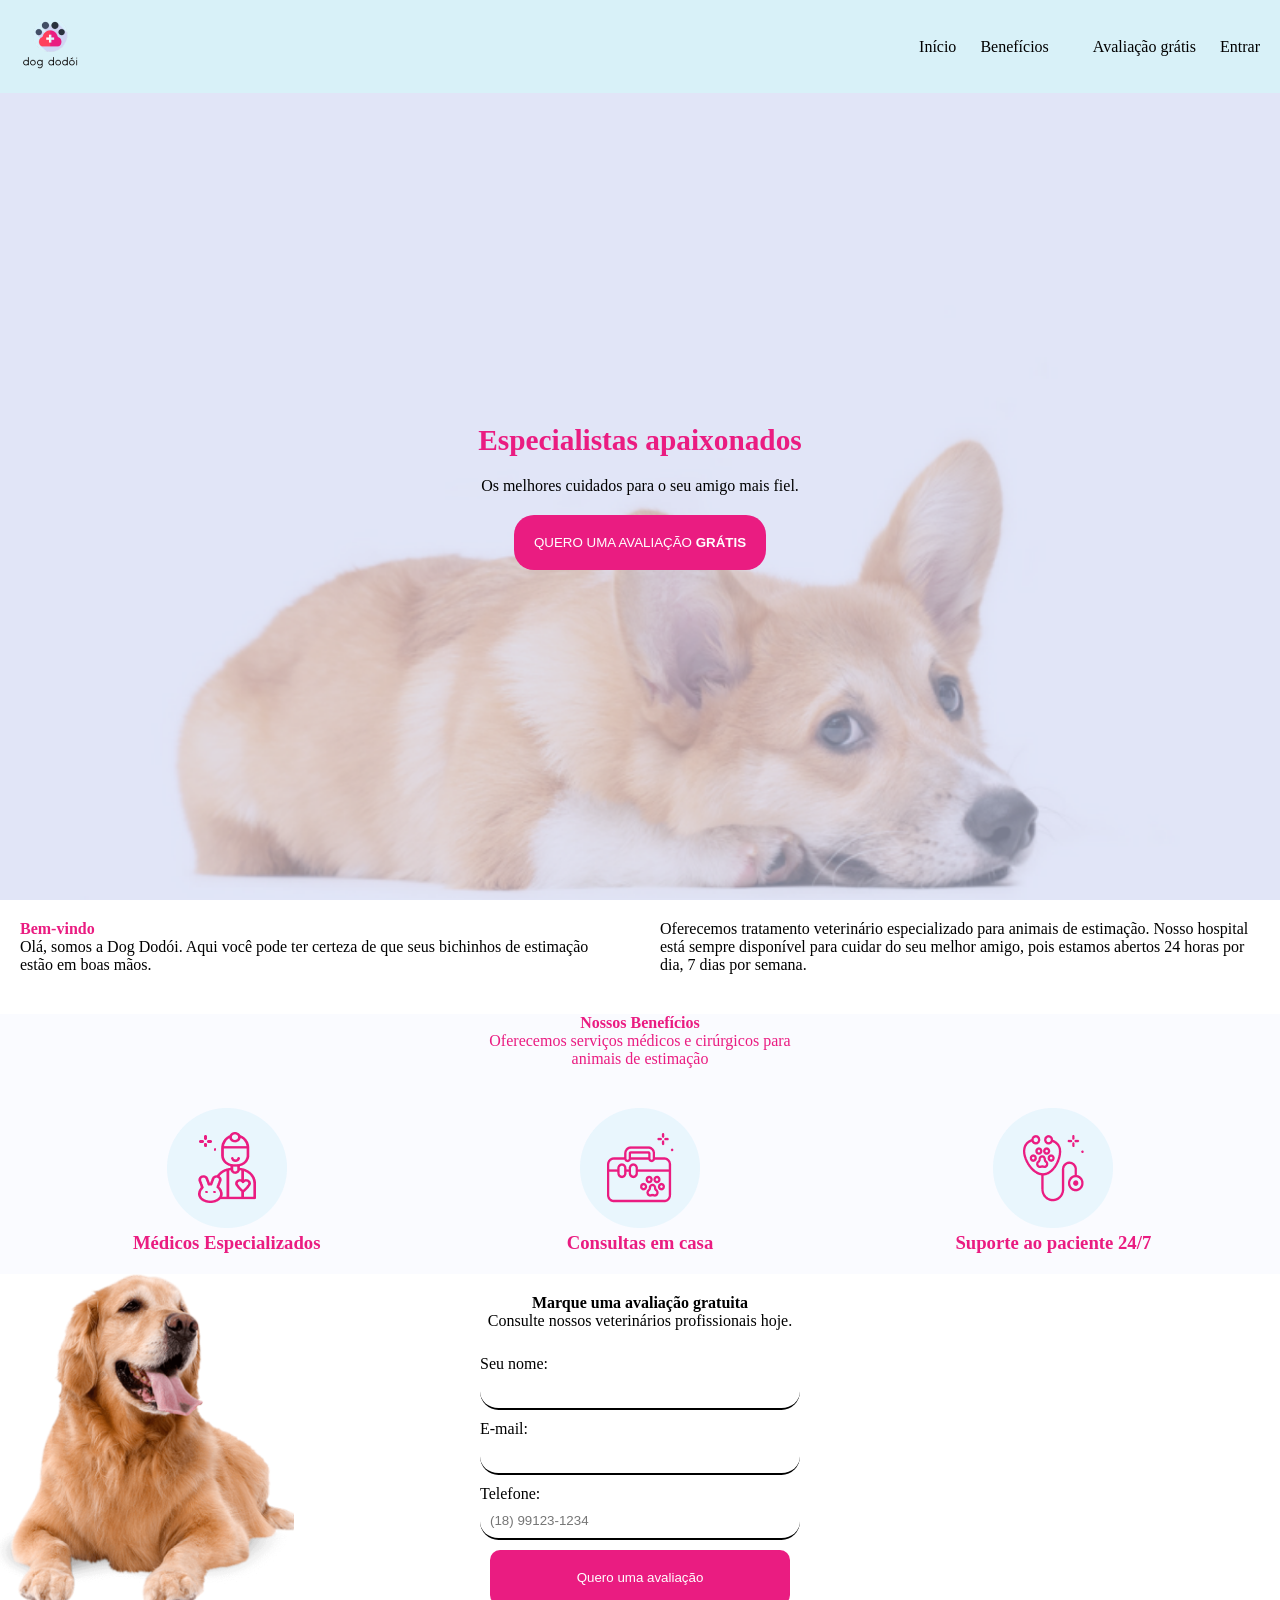
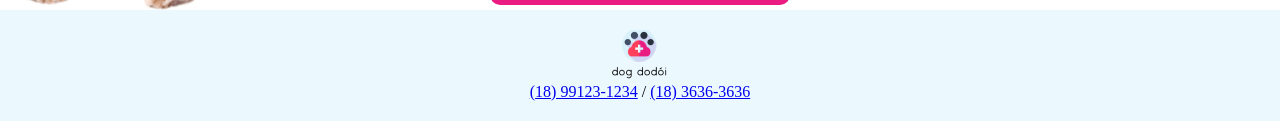
==== commit 6853366d: "Merge 7dbb7b257b878c3a4b341f27a884c9e8720b69db into 530e9d57e9250304dd9b8686cfd7e64be2cac88b" ====
--- a/front/index.html
+++ b/front/index.html
@@ -4,212 +4,108 @@
     <meta charset="UTF-8">
     <meta name="viewport" content="width=device-width, initial-scale=1.0">
     <meta name="description" content="Dog Dodói: hospital veterinário 24 horas. Marque uma avaliação gratuita para o seu pet.">
-    <title>Dog Dodói | Hospital veterinário 24 horas</title>
-    <link rel="icon" href="../img/marca.svg" type="image/svg+xml">
+    <title>Dog Dodói</title>
     <link rel="preconnect" href="https://fonts.googleapis.com">
     <link rel="preconnect" href="https://fonts.gstatic.com" crossorigin>
-    <link rel="stylesheet" href="https://fonts.googleapis.com/css2?family=DM+Sans:opsz,wght@9..40,400;9..40,500;9..40,700&family=Outfit:wght@500;600;700&display=swap">
-    <link rel="stylesheet" href="../styles/design/tokens.css">
-    <link rel="stylesheet" href="../styles/design/base.css">
-    <link rel="stylesheet" href="../styles/design/components.css">
-    <link rel="stylesheet" href="../styles/design/public.css">
+    <link rel="stylesheet" href="https://fonts.googleapis.com/css2?family=Inter:wght@400;500;700&family=Roboto:wght@400;500;700&display=swap">
+    <link rel="stylesheet" href="../styles/style.css">
+    <link rel="stylesheet" href="../styles/style2.css">
+    <link rel="stylesheet" href="../styles/componentes.css">
     <script src="../js/storage.js"></script>
     <script src="../js/util.js"></script>
     <script src="../js/mascaras.js"></script>
-    <script src="../js/icones.js" defer></script>
     <script src="../js/index.js" defer></script>
 </head>
 <body>
-    <a class="pular-conteudo" href="#conteudo">Pular para o conteúdo</a>
 
-    <div class="faixa-topo">
-        <div class="container">
-            <p><span class="ponto-vivo" aria-hidden="true"></span> Atendimento veterinário 24 horas, todos os dias</p>
-            <a href="#form">Solicitar avaliação</a>
-        </div>
-    </div>
-
-    <header class="site-cabecalho">
-        <div class="container">
-            <a class="marca" href="#inicio">
-                <img class="marca-simbolo" src="../img/marca.svg" alt="">
-                <span class="marca-texto">
-                    <span class="marca-nome">dog<b>dodói</b></span>
-                    <span class="marca-sub">Hospital veterinário</span>
-                </span>
-            </a>
-
-            <button type="button" class="botao botao-secundario botao-pequeno site-menu-botao" id="botao-menu"
-                    aria-controls="site-nav" aria-expanded="false" data-icone="menu">Menu</button>
-
-            <nav class="site-nav" id="site-nav" aria-label="Principal">
-                <a href="#inicio">Início</a>
-                <a href="#quem-somos">Quem somos</a>
-                <a href="#beneficios">Benefícios</a>
-                <a href="#form">Avaliação grátis</a>
-                <a href="login.html" class="botao botao-escuro">Entrar</a>
-            </nav>
-        </div>
+    <header id="cabecalho">
+        <figure>
+            <a href="#banner"><img src="../img/logo.png" alt="Dog Dodói"></a>
+        </figure>
+        <nav>
+            <a href="#banner">Início</a>
+            <a href="#beneficios" class="margin-lateral">Benefícios</a>
+            <a href="#form" class="margin-lateral">Avaliação grátis</a>
+            <a href="login.html">Entrar</a>
+        </nav>
     </header>
 
-    <main id="conteudo">
-        <section class="hero" id="inicio" aria-labelledby="hero-titulo">
-            <div class="container">
+    <main id="corpo">
+        <section id="banner">
+            <h1>Especialistas apaixonados</h1>
+            <p class="margin-cima-baixo">Os melhores cuidados para o seu amigo mais fiel.</p>
+            <button type="button" id="botao-avaliacao">QUERO UMA AVALIAÇÃO <strong>GRÁTIS</strong></button>
+        </section>
+
+        <section id="bemVindo">
+            <div>
+                <p id="bem" class="negrito">Bem-vindo</p>
+                <p id="dog">Olá, somos a Dog Dodói. Aqui você pode ter certeza de que seus bichinhos de estimação estão em boas mãos.</p>
+            </div>
+
+            <div id="tratamento">
+                <p>Oferecemos tratamento veterinário especializado para animais de estimação. Nosso hospital está sempre disponível para cuidar do seu melhor amigo, pois estamos abertos 24 horas por dia, 7 dias por semana.</p>
+            </div>
+        </section>
+
+        <section id="beneficios">
+            <div class="margin-cima-baixo">
+                <h4>Nossos Benefícios</h4>
+                <p>Oferecemos serviços médicos e cirúrgicos para<br>animais de estimação</p>
+            </div>
+
+            <div id="itens">
                 <div>
-                    <p class="sobretitulo">O melhor cuidado para quem você ama</p>
-                    <h1 id="hero-titulo">Amor por eles. <span>Cuidado em cada detalhe.</span></h1>
-                    <p class="hero-texto">Seu melhor amigo merece carinho, atenção e profissionais que cuidam de verdade. Conte com a Dog Dodói 24 horas por dia.</p>
-                    <div class="hero-acoes">
-                        <button type="button" class="botao botao-primario botao-grande" id="botao-avaliacao">Solicitar avaliação grátis</button>
-                        <a href="#beneficios" class="botao botao-secundario botao-grande">Nossos serviços</a>
-                    </div>
+                    <img src="../img/iconMedico.png" alt="">
+                    <h3>Médicos Especializados</h3>
                 </div>
-
-                <div class="hero-visual">
-                    <div class="hero-foto">
-                        <img src="../img/Section - Banner.png" alt="Cachorro da raça corgi deitado, olhando para o lado" width="1280" height="512">
-                    </div>
-                    <div class="hero-cartao hero-cartao-topo">
-                        <span class="hero-cartao-icone" data-icone="coracao"></span>
-                        <span><strong>Cuidado acolhedor</strong><small>Para quem é da família</small></span>
-                    </div>
-                    <div class="hero-cartao hero-cartao-base">
-                        <span class="ponto-vivo" aria-hidden="true"></span>
-                        <span><strong>24 horas</strong><small>Todos os dias da semana</small></span>
-                    </div>
+                <div>
+                    <img src="../img/iconConsulta.png" alt="">
+                    <h3>Consultas em casa</h3>
+                </div>
+                <div>
+                    <img src="../img/iconSuporte.png" alt="">
+                    <h3>Suporte ao paciente 24/7</h3>
                 </div>
             </div>
         </section>
 
-        <section class="destaques" aria-label="Destaques">
-            <div class="container">
-                <ul>
-                    <li><span class="destaques-numero">24/7</span> Disponibilidade</li>
-                    <li><span class="destaques-icone" data-icone="coracao"></span> Atendimento humanizado</li>
-                    <li><span class="destaques-icone" data-icone="cruz"></span> Cuidados veterinários</li>
-                    <li><span class="destaques-icone" data-icone="check"></span> Avaliação gratuita</li>
-                </ul>
+        <section id="form">
+            <div id="form-info">
+                <h4>Marque uma avaliação gratuita</h4>
+                <p>Consulte nossos veterinários profissionais hoje.</p>
             </div>
-        </section>
 
-        <section class="secao sobre" id="quem-somos" aria-labelledby="sobre-titulo">
-            <div class="container">
-                <div class="sobre-texto">
-                    <p class="sobretitulo">Quem somos</p>
-                    <h2 id="sobre-titulo">Olá, somos a Dog Dodói</h2>
-                    <p>Aqui você pode ter certeza de que seus bichinhos de estimação estão em boas mãos.</p>
-                    <p>Oferecemos tratamento veterinário especializado para animais de estimação. Nosso hospital está sempre disponível para cuidar do seu melhor amigo, pois estamos abertos 24 horas por dia, 7 dias por semana.</p>
-                </div>
-                <ul class="sobre-lista">
-                    <li>
-                        <span class="destaques-icone" data-icone="relogio"></span>
-                        <span><strong>Sempre abertos</strong><span>Plantão 24 horas, inclusive fins de semana e feriados.</span></span>
-                    </li>
-                    <li>
-                        <span class="destaques-icone" data-icone="cruz"></span>
-                        <span><strong>Serviços médicos e cirúrgicos</strong><span>Do check-up de rotina aos procedimentos mais delicados.</span></span>
-                    </li>
-                    <li>
-                        <span class="destaques-icone" data-icone="coracao"></span>
-                        <span><strong>Cuidado de família</strong><span>Atenção e carinho com cada pet e cada tutor.</span></span>
-                    </li>
-                </ul>
-            </div>
-        </section>
-
-        <section class="secao beneficios" id="beneficios" aria-labelledby="beneficios-titulo">
-            <div class="container">
-                <div class="secao-cabecalho">
-                    <p class="sobretitulo">Nossos benefícios</p>
-                    <h2 id="beneficios-titulo">Tudo o que seu pet precisa, em um só lugar</h2>
-                    <p>Oferecemos serviços médicos e cirúrgicos para animais de estimação.</p>
-                </div>
-                <ul class="beneficios-lista">
-                    <li class="beneficio">
-                        <img src="../img/iconMedico.png" alt="" width="120" height="120">
-                        <h3>Médicos especializados</h3>
-                        <p>Veterinários preparados para cuidar do seu pet em cada fase da vida.</p>
-                    </li>
-                    <li class="beneficio">
-                        <img src="../img/iconConsulta.png" alt="" width="120" height="120">
-                        <h3>Consultas em casa</h3>
-                        <p>Atendimento no conforto do seu lar, sem estresse para o seu amigo.</p>
-                    </li>
-                    <li class="beneficio">
-                        <img src="../img/iconSuporte.png" alt="" width="120" height="120">
-                        <h3>Suporte ao paciente 24/7</h3>
-                        <p>Estamos por perto a qualquer hora para tirar dúvidas e acompanhar o tratamento.</p>
-                    </li>
-                </ul>
-            </div>
-        </section>
-
-        <section class="secao avaliacao" id="form" aria-labelledby="avaliacao-titulo">
-            <div class="container">
-                <div class="avaliacao-caixa">
-                    <div class="avaliacao-info">
-                        <p class="sobretitulo">Avaliação gratuita</p>
-                        <h2 id="avaliacao-titulo">Marque uma avaliação gratuita</h2>
-                        <p>Consulte nossos veterinários profissionais hoje. Deixe seu contato e retornamos para agendar o melhor horário.</p>
-                        <img src="../img/dog.png" alt="" width="303" height="346">
+            <div id="form-formulario">
+                <form id="form-avaliacao">
+                    <div>
+                        <label for="nome">Seu nome:</label>
+                        <input type="text" id="nome" name="nome" required autocomplete="name">
                     </div>
 
-                    <div class="avaliacao-form">
-                        <h3>Fale com a gente</h3>
-                        <p>Leva menos de um minuto.</p>
-                        <form id="form-avaliacao">
-                            <div class="campo">
-                                <label for="nome">Seu nome <span class="obrigatorio" aria-hidden="true">*</span></label>
-                                <input class="controle" type="text" id="nome" name="nome" required autocomplete="name">
-                            </div>
-                            <div class="campo">
-                                <label for="email">E-mail <span class="obrigatorio" aria-hidden="true">*</span></label>
-                                <input class="controle" type="email" id="email" name="email" required autocomplete="email" placeholder="voce@email.com">
-                            </div>
-                            <div class="campo">
-                                <label for="telefone">Telefone <span class="obrigatorio" aria-hidden="true">*</span></label>
-                                <input class="controle" type="tel" id="telefone" name="telefone" required autocomplete="tel"
-                                       data-mascara="telefone" minlength="14" placeholder="(18) 99123-1234">
-                            </div>
-                            <button type="submit" class="botao botao-primario botao-grande botao-bloco">Quero uma avaliação</button>
-                            <p class="aviso-privacidade">Usamos seus dados apenas para entrar em contato sobre a avaliação.</p>
-                        </form>
+                    <div>
+                        <label for="email">E-mail:</label>
+                        <input type="email" id="email" name="email" required autocomplete="email">
                     </div>
-                </div>
+
+                    <div>
+                        <label for="telefone">Telefone:</label>
+                        <input type="tel" id="telefone" name="telefone" required autocomplete="tel"
+                               data-mascara="telefone" minlength="14" placeholder="(18) 99123-1234">
+                    </div>
+
+                    <div>
+                        <button type="submit">Quero uma avaliação</button>
+                    </div>
+                </form>
             </div>
         </section>
     </main>
-
-    <footer class="site-rodape">
-        <div class="container">
-            <div>
-                <a class="marca marca-clara" href="#inicio">
-                    <img class="marca-simbolo" src="../img/marca.svg" alt="">
-                    <span class="marca-texto">
-                        <span class="marca-nome">dog<b>dodói</b></span>
-                        <span class="marca-sub">Hospital veterinário</span>
-                    </span>
-                </a>
-                <p>Atendimento veterinário 24 horas, 7 dias por semana.</p>
-            </div>
-            <div>
-                <h2>Contato</h2>
-                <ul>
-                    <li><a href="tel:+5518991231234">(18) 99123-1234</a></li>
-                    <li><a href="tel:+551836363636">(18) 3636-3636</a></li>
-                </ul>
-            </div>
-            <div>
-                <h2>Navegação</h2>
-                <ul>
-                    <li><a href="#quem-somos">Quem somos</a></li>
-                    <li><a href="#beneficios">Benefícios</a></li>
-                    <li><a href="#form">Avaliação grátis</a></li>
-                    <li><a href="login.html">Área da equipe</a></li>
-                </ul>
-            </div>
-            <p class="rodape-base">Dog Dodói · Hospital veterinário</p>
-        </div>
+    <footer id="rodape">
+        <figure>
+            <img src="../img/logo.png" alt="Dog Dodói">
+        </figure>
+        <p><a href="tel:+5518991231234">(18) 99123-1234</a> / <a href="tel:+551836363636">(18) 3636-3636</a></p>
     </footer>
 </body>
 </html>
--- a/styles/style.css
+++ b/styles/style.css
@@ -0,0 +1,160 @@
+:root{ /*criação de variaveis*/
+    --cor-corpo: #D8F1F8;
+    --cor-preta: black;
+    --cor-rosa: #EA1C81;
+    --cor-branca: white;
+    --padding: 20px;
+    --cor-fundo: #fafbff;
+    --cor-rodape: #d8f1fb82;
+    --aparece: flex;
+    --some: none;
+}
+
+*{ /*afeta a página inteira*/
+    margin: 0;
+    padding: 0;
+    transition: all 1s;
+}
+
+#cabecalho{
+    background-color: var(--cor-corpo);
+    display: var(--aparece); /*alinha em linha*/
+    justify-content: space-between; /*espaço entre conteudo igualmente*/
+    align-items: center;
+}
+
+#cabecalho nav a{
+    text-decoration: none; /*tira a decoração do texto*/
+    color: var(--cor-preta); /*var é pra usar a variavel*/
+}
+
+#cabecalho nav a:hover{ /*hover faz executar quando o mouse passar em cima*/
+    background-color: var(--cor-rosa);
+    color: var(--cor-branca);
+    border-radius: 20px;
+}
+
+.margin-lateral{ /*. cria uma classe*/
+    margin: 0px 20px;
+}
+
+#corpo #banner{
+    background-color: red;
+    height: calc(100vh - 93px); /*usar pra deixar 100% sem estourar tudo*/
+    display: flex;
+    flex-direction: column; /*mudar a direção do flex para sem em coluna*/
+    align-items: center; /*coloca o conteudo no centro de X*/
+    justify-content: center; /*coloca o conteudo no centro de Y*/
+    background-image: url(../img/Section\ -\ Banner.png); /*usar (../) para achar uma imagem no  computador*/
+    background-repeat: no-repeat; /*imagem não se repete*/
+    background-size: cover; /*fundo preenche toda a área*/
+    background-position: center center;
+}
+
+.margin-cima-baixo{
+    margin: 20px 0px;
+}
+
+#corpo #banner h1{
+    color: var(--cor-rosa);
+    font-size: 22pt;
+}
+
+#corpo #banner button{
+    padding: 20px;
+    border-radius: 20px;
+    border: none;
+    background-color: var(--cor-rosa);
+    color: var(--cor-branca);
+    cursor: pointer; /*muda o cursor para mãozinha*/
+}
+
+#corpo #bemVindo{
+    display: grid; /*cria uma tabela pra trabalharmos na sua construção de forma que a organização dos itens no site fiquem proporcionais*/
+    grid-template-columns: repeat(2, 1fr); /*interage com o grid adicionando o número de colunas, o primeiro número é a quantidade de colunas e o segundo é sempre o mesmo*/
+}
+
+#corpo #bemVindo div,
+#cabecalho nav a:hover,
+#cabecalho{
+    padding: var(--padding);
+}
+
+#corpo #bemVindo .negrito{
+    color: var(--cor-rosa);
+    font-weight: bold; /*deixa o texto em negrito*/
+}
+
+#corpo #beneficios{
+    text-align: center;
+    background-color: var(--cor-fundo);
+    color: var(--cor-rosa);
+}
+
+#corpo #beneficios #itens{
+    display: grid; 
+    grid-template-columns: repeat(3, 1fr); 
+    padding: var(--padding);
+}
+
+#form #form-info{
+    text-align: center;
+    padding: var(--padding);
+}
+
+#form #form-formulario form {
+    display: flex;
+    flex-direction: column;
+    justify-content: center;
+    align-items: center;
+}
+
+#form #form-formulario form input{
+    display: block; /*alinha como bloco, coloca o texto ensima da caixa*/
+    padding: 10px;
+    border-radius: 20px;
+    border: none;
+    border-bottom: 2px solid var(--cor-preta);
+    width: 300px;
+    outline: none;
+}
+
+#form #form-formulario form button{
+    width: 300px;
+    box-sizing: border-box;
+    padding: var(--padding);
+    background-color: var(--cor-rosa);
+    color: var(--cor-branca);
+    border-radius: 10px;
+    border: none;
+}
+
+#form #form-formulario form div{
+    margin: 5px 0px;
+}
+
+#form{
+    background-image: url(../img/dog.png);
+    background-repeat: no-repeat;
+    background-size: contain;
+}
+
+#rodape{
+    background-color: var(--cor-rodape);
+    text-align: center;
+    padding: var(--padding);
+}
+
+#menu{
+    background-image: url(../img/menu.png);
+    background-repeat: no-repeat;
+    background-size: cover;
+    margin: 15px;
+    display: none;
+    position: fixed;
+    border-radius: 20px;
+    height: 75px;
+    width: 75px;
+    border: none;
+    outline: none;
+}
--- a/styles/style2.css
+++ b/styles/style2.css
@@ -0,0 +1,11 @@
+@media (max-width: 880px){ /*@media = if(se)*/
+    #corpo #bemVindo{
+        display: block;
+    }
+}
+
+@media (max-width: 865px){
+    #form{
+        background-image: none;
+    }
+}
--- a/styles/componentes.css
+++ b/styles/componentes.css
@@ -0,0 +1,211 @@
+/* Elementos criados pelo JavaScript (avisos, tabelas, cards do painel).
+   Carregado depois do CSS de cada página. */
+
+:root {
+    --rosa: #EA1C81;
+    --texto: #424E66;
+    --verde: #1E8E3E;
+    --vermelho: #C62828;
+}
+
+/* Some da tela, mas continua sendo lido por leitores de tela. */
+.oculto {
+    position: absolute;
+    width: 1px;
+    height: 1px;
+    overflow: hidden;
+    clip: rect(0 0 0 0);
+    white-space: nowrap;
+}
+
+/* Foco visível para quem navega pelo teclado. */
+:focus-visible {
+    outline: 3px solid var(--rosa);
+    outline-offset: 2px;
+}
+
+/* O logo virou link; não herda o estilo de botão dos outros links. */
+header figure a {
+    background: none !important;
+    padding: 0 !important;
+}
+
+.toast {
+    position: fixed;
+    right: 16px;
+    bottom: 16px;
+    z-index: 10;
+    max-width: min(420px, calc(100vw - 32px));
+    padding: 14px 18px;
+    border-radius: 12px;
+    color: #FFFFFF;
+    font-family: 'Roboto', sans-serif;
+    font-size: 16px;
+    box-shadow: 0 8px 24px rgba(0, 0, 0, 0.2);
+    animation: toast-entrar 0.25s ease-out;
+}
+
+.toast-sucesso { background: var(--verde); }
+.toast-erro { background: var(--vermelho); }
+
+@keyframes toast-entrar {
+    from { opacity: 0; transform: translateY(12px); }
+}
+
+/* Painel */
+.titulo-pagina {
+    font-family: 'Roboto', sans-serif;
+    font-size: 28px;
+    margin: 24px 0;
+}
+
+.subtitulo {
+    font-family: 'Roboto', sans-serif;
+    font-size: 20px;
+    margin: 32px 0 12px;
+}
+
+section > main {
+    flex: 1;
+    min-width: 0;
+    padding-bottom: 40px;
+}
+
+.cards {
+    display: grid;
+    grid-template-columns: repeat(auto-fill, minmax(220px, 1fr));
+    gap: 20px;
+}
+
+a.card {
+    display: flex;
+    flex-direction: column;
+    gap: 10px;
+    padding: 20px;
+    border: 6px solid var(--cor-card-fundo);
+    border-radius: 24px;
+    background: #FFFFFF;
+    color: #000000;
+    font-family: 'Inter', sans-serif;
+    font-size: 16px;
+}
+
+.card-titulo {
+    align-self: flex-start;
+    padding: 6px 16px;
+    border-left: 8px solid var(--cor-card);
+    border-radius: 999px;
+    background: var(--cor-card-fundo);
+    font-weight: 500;
+    text-transform: uppercase;
+}
+
+.card-numero {
+    font-size: 40px;
+    font-weight: 400;
+}
+
+.card-descricao { color: #666666; }
+
+.card-clientes { --cor-card: #FFC83D; --cor-card-fundo: #FFF1CC; }
+.card-usuarios { --cor-card: #84CC16; --cor-card-fundo: #E8F7D6; }
+.card-consultas { --cor-card: #9C4A82; --cor-card-fundo: #EEDCE7; }
+.card-canceladas { --cor-card: #FF5A5F; --cor-card-fundo: #FFCCCC; }
+
+/* Tabelas */
+.tabela {
+    width: 100%;
+    border-collapse: collapse;
+    font-family: 'Inter', sans-serif;
+    font-size: 15px;
+    color: var(--texto);
+}
+
+.tabela th {
+    text-align: left;
+    padding: 10px 12px;
+    background: #D8F1FB;
+    color: #000000;
+}
+
+.tabela td {
+    padding: 10px 12px;
+    border-bottom: 1px solid rgba(0, 0, 0, 0.1);
+    vertical-align: middle;
+}
+
+.tabela .vazio {
+    text-align: center;
+    padding: 24px;
+    color: #777777;
+}
+
+.tabela .acoes {
+    white-space: nowrap;
+    text-align: right;
+}
+
+.tabela a.link {
+    background: none;
+    color: var(--rosa);
+    font-size: inherit;
+    text-decoration: underline;
+}
+
+.botao-acao,
+a.botao-acao {
+    display: inline-block;
+    margin-left: 6px;
+    padding: 6px 12px;
+    border: 1px solid var(--rosa);
+    border-radius: 999px;
+    background: #FFFFFF;
+    color: var(--rosa);
+    font-family: 'Roboto', sans-serif;
+    font-size: 14px;
+    font-weight: 500;
+    text-decoration: none;
+    cursor: pointer;
+}
+
+.botao-acao.perigo {
+    border-color: var(--vermelho);
+    color: var(--vermelho);
+}
+
+.botao-acao:disabled {
+    opacity: 0.4;
+    cursor: not-allowed;
+}
+
+.selo {
+    padding: 3px 10px;
+    border-radius: 999px;
+    font-size: 13px;
+    font-weight: 500;
+}
+
+.selo-agendada { background: #D8F1FB; color: #0B5A7A; }
+.selo-realizada { background: #E8F7D6; color: #2F5B0A; }
+.selo-cancelada { background: #FFCCCC; color: #8A1C1C; }
+
+/* No celular, cada linha da tabela vira um bloco com rótulos. */
+@media (max-width: 700px) {
+    .tabela thead { display: none; }
+    .tabela tr { display: block; padding: 8px 0; border-bottom: 1px solid rgba(0, 0, 0, 0.15); }
+    .tabela td { display: block; border: none; padding: 4px 12px; }
+    .tabela td[data-rotulo]::before {
+        content: attr(data-rotulo) ': ';
+        font-weight: 700;
+    }
+    .tabela .acoes { text-align: left; white-space: normal; }
+    .tabela .acoes > :first-child { margin-left: 0; }
+}
+
+/* Link "cadastrar novo cliente" na tela de consulta */
+#novo-cliente {
+    display: inline-block;
+    margin-top: 6px;
+    color: var(--rosa);
+    font-size: 14px;
+}
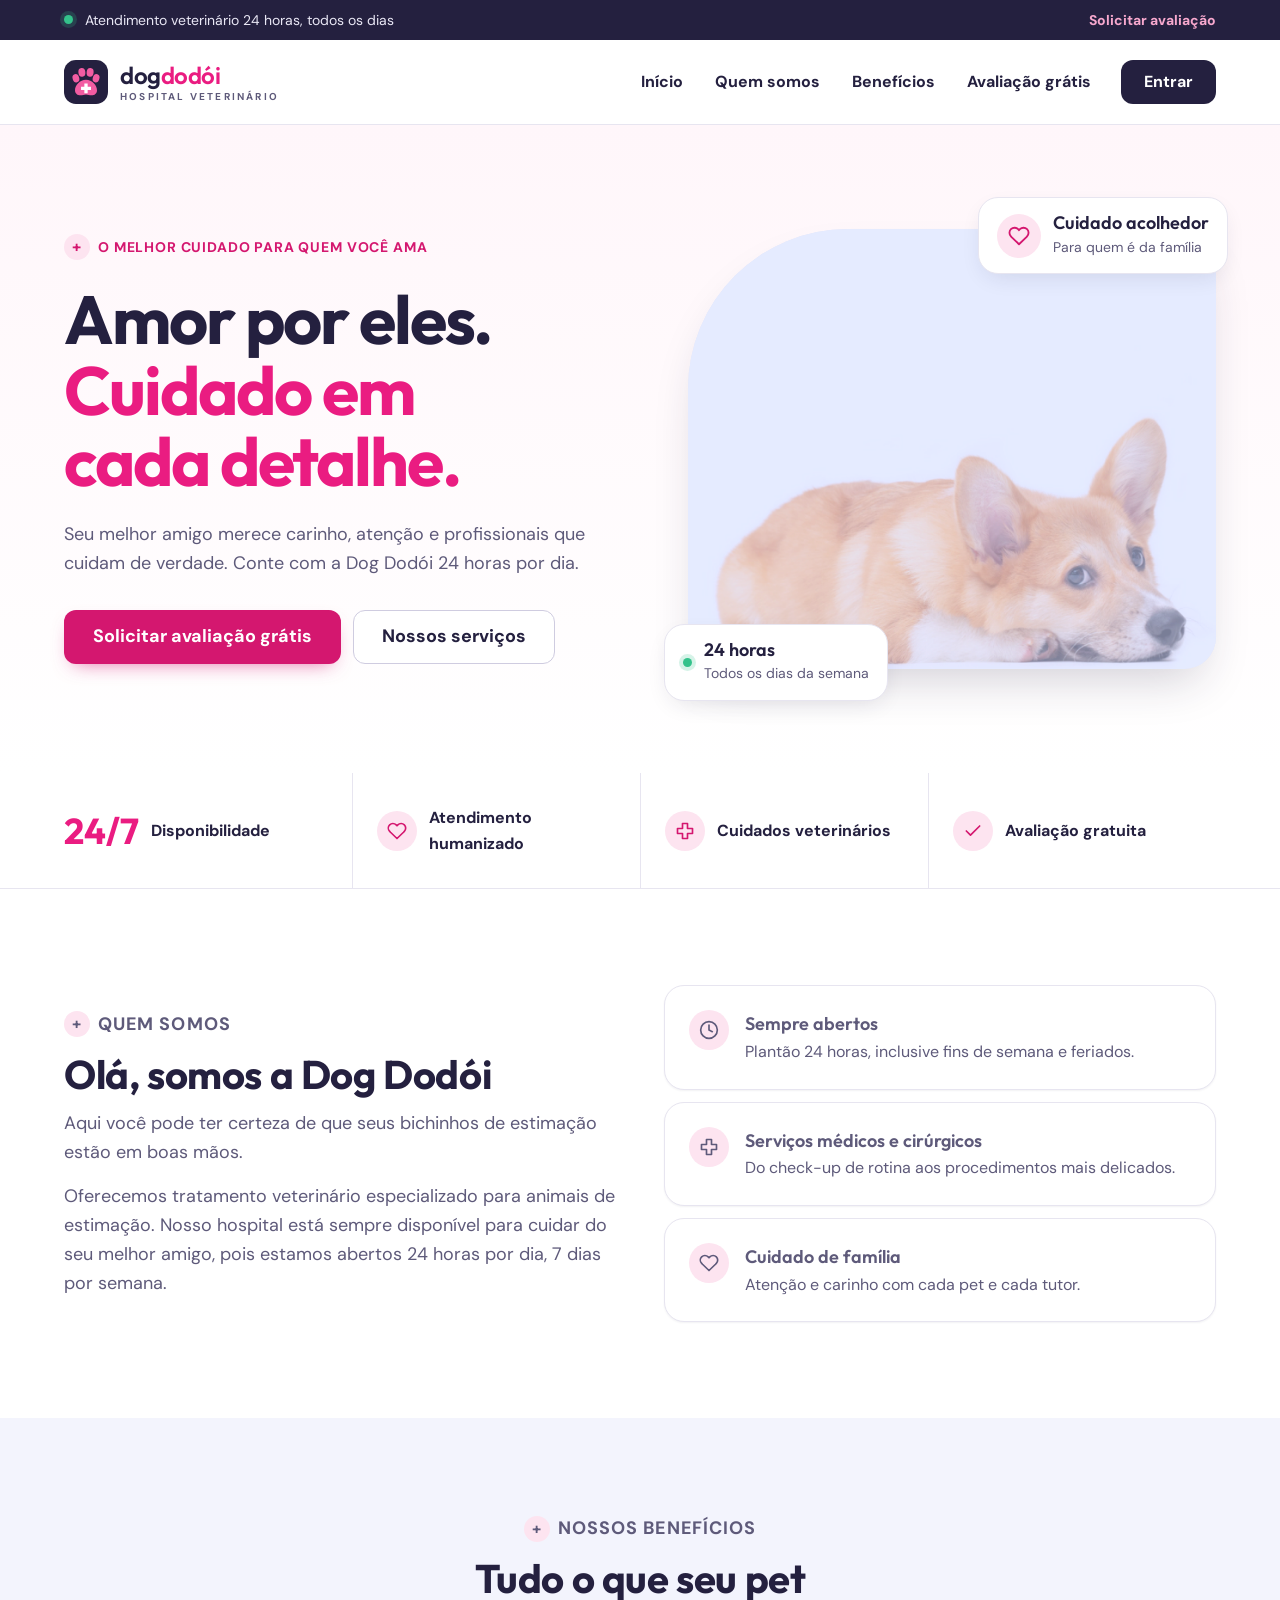
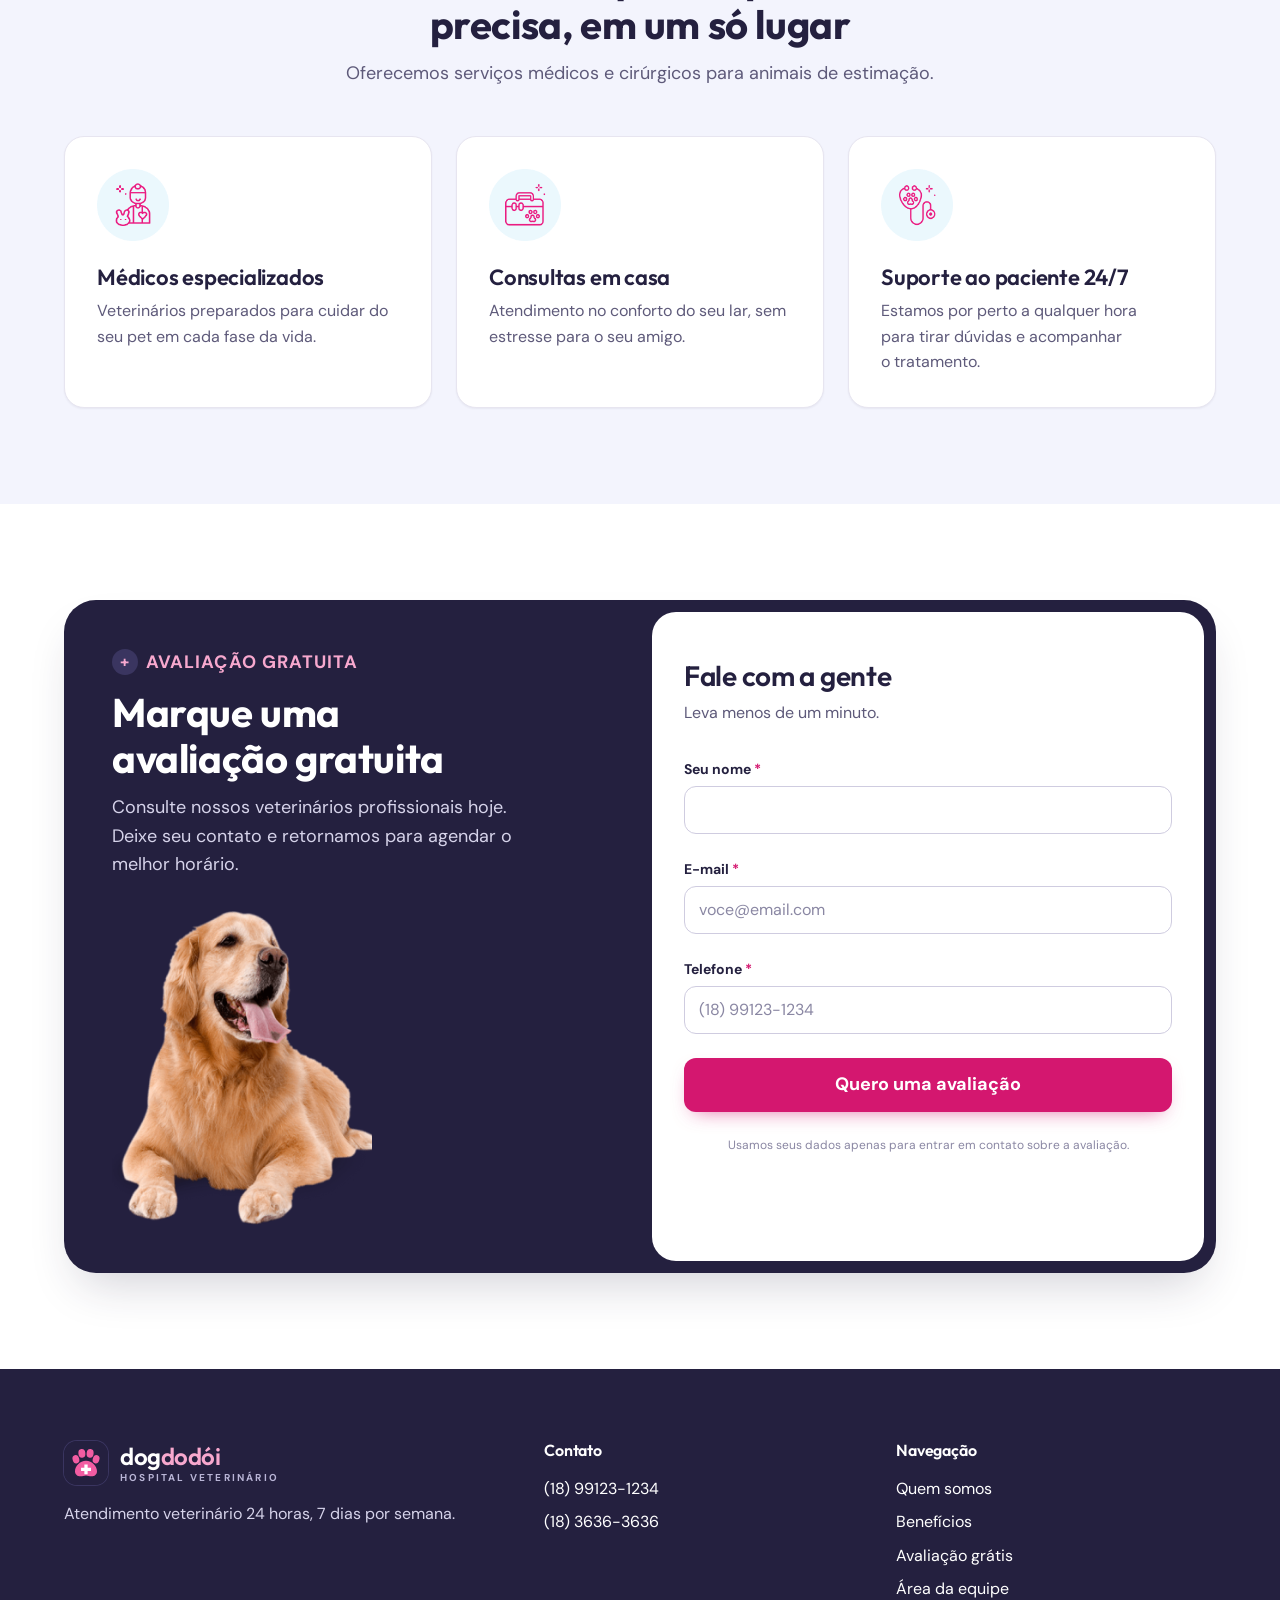
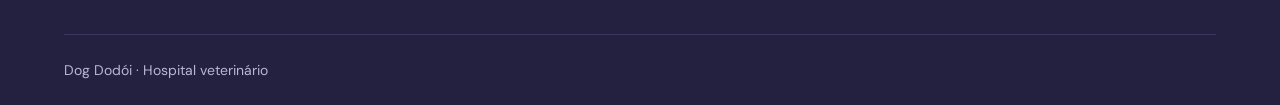
==== commit 7d94084b: "Merge f8dfafb1d876dffd65171b9ed3d43679959f3952 into 530e9d57e9250304dd9b8686cfd7e64be2cac88b" ====
--- a/front/index.html
+++ b/front/index.html
@@ -4,108 +4,212 @@
     <meta charset="UTF-8">
     <meta name="viewport" content="width=device-width, initial-scale=1.0">
     <meta name="description" content="Dog Dodói: hospital veterinário 24 horas. Marque uma avaliação gratuita para o seu pet.">
-    <title>Dog Dodói</title>
+    <title>Dog Dodói | Hospital veterinário 24 horas</title>
+    <link rel="icon" href="../img/marca.svg" type="image/svg+xml">
     <link rel="preconnect" href="https://fonts.googleapis.com">
     <link rel="preconnect" href="https://fonts.gstatic.com" crossorigin>
-    <link rel="stylesheet" href="https://fonts.googleapis.com/css2?family=Inter:wght@400;500;700&family=Roboto:wght@400;500;700&display=swap">
-    <link rel="stylesheet" href="../styles/style.css">
-    <link rel="stylesheet" href="../styles/style2.css">
-    <link rel="stylesheet" href="../styles/componentes.css">
+    <link rel="stylesheet" href="https://fonts.googleapis.com/css2?family=DM+Sans:opsz,wght@9..40,400;9..40,500;9..40,700&family=Outfit:wght@500;600;700&display=swap">
+    <link rel="stylesheet" href="../styles/design/tokens.css">
+    <link rel="stylesheet" href="../styles/design/base.css">
+    <link rel="stylesheet" href="../styles/design/components.css">
+    <link rel="stylesheet" href="../styles/design/public.css">
     <script src="../js/storage.js"></script>
     <script src="../js/util.js"></script>
     <script src="../js/mascaras.js"></script>
+    <script src="../js/icones.js" defer></script>
     <script src="../js/index.js" defer></script>
 </head>
 <body>
-
-    <header id="cabecalho">
-        <figure>
-            <a href="#banner"><img src="../img/logo.png" alt="Dog Dodói"></a>
-        </figure>
-        <nav>
-            <a href="#banner">Início</a>
-            <a href="#beneficios" class="margin-lateral">Benefícios</a>
-            <a href="#form" class="margin-lateral">Avaliação grátis</a>
-            <a href="login.html">Entrar</a>
-        </nav>
+    <a class="pular-conteudo" href="#conteudo">Pular para o conteúdo</a>
+
+    <div class="faixa-topo">
+        <div class="container">
+            <p><span class="ponto-vivo" aria-hidden="true"></span> Atendimento veterinário 24 horas, todos os dias</p>
+            <a href="#form">Solicitar avaliação</a>
+        </div>
+    </div>
+
+    <header class="site-cabecalho">
+        <div class="container">
+            <a class="marca" href="#inicio">
+                <img class="marca-simbolo" src="../img/marca.svg" alt="">
+                <span class="marca-texto">
+                    <span class="marca-nome">dog<b>dodói</b></span>
+                    <span class="marca-sub">Hospital veterinário</span>
+                </span>
+            </a>
+
+            <button type="button" class="botao botao-secundario botao-pequeno site-menu-botao" id="botao-menu"
+                    aria-controls="site-nav" aria-expanded="false" data-icone="menu">Menu</button>
+
+            <nav class="site-nav" id="site-nav" aria-label="Principal">
+                <a href="#inicio">Início</a>
+                <a href="#quem-somos">Quem somos</a>
+                <a href="#beneficios">Benefícios</a>
+                <a href="#form">Avaliação grátis</a>
+                <a href="login.html" class="botao botao-escuro">Entrar</a>
+            </nav>
+        </div>
     </header>
 
-    <main id="corpo">
-        <section id="banner">
-            <h1>Especialistas apaixonados</h1>
-            <p class="margin-cima-baixo">Os melhores cuidados para o seu amigo mais fiel.</p>
-            <button type="button" id="botao-avaliacao">QUERO UMA AVALIAÇÃO <strong>GRÁTIS</strong></button>
-        </section>
-
-        <section id="bemVindo">
+    <main id="conteudo">
+        <section class="hero" id="inicio" aria-labelledby="hero-titulo">
+            <div class="container">
+                <div>
+                    <p class="sobretitulo">O melhor cuidado para quem você ama</p>
+                    <h1 id="hero-titulo">Amor por eles. <span>Cuidado em cada detalhe.</span></h1>
+                    <p class="hero-texto">Seu melhor amigo merece carinho, atenção e profissionais que cuidam de verdade. Conte com a Dog Dodói 24 horas por dia.</p>
+                    <div class="hero-acoes">
+                        <button type="button" class="botao botao-primario botao-grande" id="botao-avaliacao">Solicitar avaliação grátis</button>
+                        <a href="#beneficios" class="botao botao-secundario botao-grande">Nossos serviços</a>
+                    </div>
+                </div>
+
+                <div class="hero-visual">
+                    <div class="hero-foto">
+                        <img src="../img/Section - Banner.png" alt="Cachorro da raça corgi deitado, olhando para o lado" width="1280" height="512">
+                    </div>
+                    <div class="hero-cartao hero-cartao-topo">
+                        <span class="hero-cartao-icone" data-icone="coracao"></span>
+                        <span><strong>Cuidado acolhedor</strong><small>Para quem é da família</small></span>
+                    </div>
+                    <div class="hero-cartao hero-cartao-base">
+                        <span class="ponto-vivo" aria-hidden="true"></span>
+                        <span><strong>24 horas</strong><small>Todos os dias da semana</small></span>
+                    </div>
+                </div>
+            </div>
+        </section>
+
+        <section class="destaques" aria-label="Destaques">
+            <div class="container">
+                <ul>
+                    <li><span class="destaques-numero">24/7</span> Disponibilidade</li>
+                    <li><span class="destaques-icone" data-icone="coracao"></span> Atendimento humanizado</li>
+                    <li><span class="destaques-icone" data-icone="cruz"></span> Cuidados veterinários</li>
+                    <li><span class="destaques-icone" data-icone="check"></span> Avaliação gratuita</li>
+                </ul>
+            </div>
+        </section>
+
+        <section class="secao sobre" id="quem-somos" aria-labelledby="sobre-titulo">
+            <div class="container">
+                <div class="sobre-texto">
+                    <p class="sobretitulo">Quem somos</p>
+                    <h2 id="sobre-titulo">Olá, somos a Dog Dodói</h2>
+                    <p>Aqui você pode ter certeza de que seus bichinhos de estimação estão em boas mãos.</p>
+                    <p>Oferecemos tratamento veterinário especializado para animais de estimação. Nosso hospital está sempre disponível para cuidar do seu melhor amigo, pois estamos abertos 24 horas por dia, 7 dias por semana.</p>
+                </div>
+                <ul class="sobre-lista">
+                    <li>
+                        <span class="destaques-icone" data-icone="relogio"></span>
+                        <span><strong>Sempre abertos</strong><span>Plantão 24 horas, inclusive fins de semana e feriados.</span></span>
+                    </li>
+                    <li>
+                        <span class="destaques-icone" data-icone="cruz"></span>
+                        <span><strong>Serviços médicos e cirúrgicos</strong><span>Do check-up de rotina aos procedimentos mais delicados.</span></span>
+                    </li>
+                    <li>
+                        <span class="destaques-icone" data-icone="coracao"></span>
+                        <span><strong>Cuidado de família</strong><span>Atenção e carinho com cada pet e cada tutor.</span></span>
+                    </li>
+                </ul>
+            </div>
+        </section>
+
+        <section class="secao beneficios" id="beneficios" aria-labelledby="beneficios-titulo">
+            <div class="container">
+                <div class="secao-cabecalho">
+                    <p class="sobretitulo">Nossos benefícios</p>
+                    <h2 id="beneficios-titulo">Tudo o que seu pet precisa, em um só lugar</h2>
+                    <p>Oferecemos serviços médicos e cirúrgicos para animais de estimação.</p>
+                </div>
+                <ul class="beneficios-lista">
+                    <li class="beneficio">
+                        <img src="../img/iconMedico.png" alt="" width="120" height="120">
+                        <h3>Médicos especializados</h3>
+                        <p>Veterinários preparados para cuidar do seu pet em cada fase da vida.</p>
+                    </li>
+                    <li class="beneficio">
+                        <img src="../img/iconConsulta.png" alt="" width="120" height="120">
+                        <h3>Consultas em casa</h3>
+                        <p>Atendimento no conforto do seu lar, sem estresse para o seu amigo.</p>
+                    </li>
+                    <li class="beneficio">
+                        <img src="../img/iconSuporte.png" alt="" width="120" height="120">
+                        <h3>Suporte ao paciente 24/7</h3>
+                        <p>Estamos por perto a qualquer hora para tirar dúvidas e acompanhar o tratamento.</p>
+                    </li>
+                </ul>
+            </div>
+        </section>
+
+        <section class="secao avaliacao" id="form" aria-labelledby="avaliacao-titulo">
+            <div class="container">
+                <div class="avaliacao-caixa">
+                    <div class="avaliacao-info">
+                        <p class="sobretitulo">Avaliação gratuita</p>
+                        <h2 id="avaliacao-titulo">Marque uma avaliação gratuita</h2>
+                        <p>Consulte nossos veterinários profissionais hoje. Deixe seu contato e retornamos para agendar o melhor horário.</p>
+                        <img src="../img/dog.png" alt="" width="303" height="346">
+                    </div>
+
+                    <div class="avaliacao-form">
+                        <h3>Fale com a gente</h3>
+                        <p>Leva menos de um minuto.</p>
+                        <form id="form-avaliacao">
+                            <div class="campo">
+                                <label for="nome">Seu nome <span class="obrigatorio" aria-hidden="true">*</span></label>
+                                <input class="controle" type="text" id="nome" name="nome" required autocomplete="name">
+                            </div>
+                            <div class="campo">
+                                <label for="email">E-mail <span class="obrigatorio" aria-hidden="true">*</span></label>
+                                <input class="controle" type="email" id="email" name="email" required autocomplete="email" placeholder="voce@email.com">
+                            </div>
+                            <div class="campo">
+                                <label for="telefone">Telefone <span class="obrigatorio" aria-hidden="true">*</span></label>
+                                <input class="controle" type="tel" id="telefone" name="telefone" required autocomplete="tel"
+                                       data-mascara="telefone" minlength="14" placeholder="(18) 99123-1234">
+                            </div>
+                            <button type="submit" class="botao botao-primario botao-grande botao-bloco">Quero uma avaliação</button>
+                            <p class="aviso-privacidade">Usamos seus dados apenas para entrar em contato sobre a avaliação.</p>
+                        </form>
+                    </div>
+                </div>
+            </div>
+        </section>
+    </main>
+
+    <footer class="site-rodape">
+        <div class="container">
             <div>
-                <p id="bem" class="negrito">Bem-vindo</p>
-                <p id="dog">Olá, somos a Dog Dodói. Aqui você pode ter certeza de que seus bichinhos de estimação estão em boas mãos.</p>
-            </div>
-
-            <div id="tratamento">
-                <p>Oferecemos tratamento veterinário especializado para animais de estimação. Nosso hospital está sempre disponível para cuidar do seu melhor amigo, pois estamos abertos 24 horas por dia, 7 dias por semana.</p>
-            </div>
-        </section>
-
-        <section id="beneficios">
-            <div class="margin-cima-baixo">
-                <h4>Nossos Benefícios</h4>
-                <p>Oferecemos serviços médicos e cirúrgicos para<br>animais de estimação</p>
-            </div>
-
-            <div id="itens">
-                <div>
-                    <img src="../img/iconMedico.png" alt="">
-                    <h3>Médicos Especializados</h3>
-                </div>
-                <div>
-                    <img src="../img/iconConsulta.png" alt="">
-                    <h3>Consultas em casa</h3>
-                </div>
-                <div>
-                    <img src="../img/iconSuporte.png" alt="">
-                    <h3>Suporte ao paciente 24/7</h3>
-                </div>
-            </div>
-        </section>
-
-        <section id="form">
-            <div id="form-info">
-                <h4>Marque uma avaliação gratuita</h4>
-                <p>Consulte nossos veterinários profissionais hoje.</p>
-            </div>
-
-            <div id="form-formulario">
-                <form id="form-avaliacao">
-                    <div>
-                        <label for="nome">Seu nome:</label>
-                        <input type="text" id="nome" name="nome" required autocomplete="name">
-                    </div>
-
-                    <div>
-                        <label for="email">E-mail:</label>
-                        <input type="email" id="email" name="email" required autocomplete="email">
-                    </div>
-
-                    <div>
-                        <label for="telefone">Telefone:</label>
-                        <input type="tel" id="telefone" name="telefone" required autocomplete="tel"
-                               data-mascara="telefone" minlength="14" placeholder="(18) 99123-1234">
-                    </div>
-
-                    <div>
-                        <button type="submit">Quero uma avaliação</button>
-                    </div>
-                </form>
-            </div>
-        </section>
-    </main>
-    <footer id="rodape">
-        <figure>
-            <img src="../img/logo.png" alt="Dog Dodói">
-        </figure>
-        <p><a href="tel:+5518991231234">(18) 99123-1234</a> / <a href="tel:+551836363636">(18) 3636-3636</a></p>
+                <a class="marca marca-clara" href="#inicio">
+                    <img class="marca-simbolo" src="../img/marca.svg" alt="">
+                    <span class="marca-texto">
+                        <span class="marca-nome">dog<b>dodói</b></span>
+                        <span class="marca-sub">Hospital veterinário</span>
+                    </span>
+                </a>
+                <p>Atendimento veterinário 24 horas, 7 dias por semana.</p>
+            </div>
+            <div>
+                <h2>Contato</h2>
+                <ul>
+                    <li><a href="tel:+5518991231234">(18) 99123-1234</a></li>
+                    <li><a href="tel:+551836363636">(18) 3636-3636</a></li>
+                </ul>
+            </div>
+            <div>
+                <h2>Navegação</h2>
+                <ul>
+                    <li><a href="#quem-somos">Quem somos</a></li>
+                    <li><a href="#beneficios">Benefícios</a></li>
+                    <li><a href="#form">Avaliação grátis</a></li>
+                    <li><a href="login.html">Área da equipe</a></li>
+                </ul>
+            </div>
+            <p class="rodape-base">Dog Dodói · Hospital veterinário</p>
+        </div>
     </footer>
 </body>
 </html>
--- a/styles/design/tokens.css
+++ b/styles/design/tokens.css
@@ -0,0 +1,75 @@
+/* Tokens da identidade Dog Dodói: cores, tipografia, espaços e sombras.
+   Todas as outras folhas usam estas variáveis; troque aqui para mudar o tema. */
+:root {
+    /* Marca */
+    --marinho-900: #24203F;
+    --marinho-800: #2F2A50;
+    --marinho-700: #3A3560;
+    --marinho-200: #B9B5D6;
+    --rosa-700: #B0125C;
+    --rosa-600: #D4176F;   /* botões e links: branco por cima passa no AA */
+    --rosa-500: #EA1C81;   /* cor original da marca: destaques e títulos grandes */
+    --rosa-300: #F7A8CE;
+    --rosa-100: #FDE4F0;
+    --rosa-50: #FFF6FA;
+    --lavanda-200: #D5D8F3;
+    --lavanda-100: #E4E6F8;
+    --lavanda-50: #F3F4FD;
+
+    /* Neutros */
+    --texto: #24203F;
+    --texto-suave: #5E5A7A;
+    --texto-fraco: #8A87A3;
+    --borda: #E7E5F0;
+    --borda-forte: #CFCCE0;
+    --superficie: #FFFFFF;
+    --fundo: #F6F5FB;
+
+    /* Estados (sempre acompanhados de texto, nunca só a cor) */
+    --sucesso: #1D7A55;
+    --sucesso-fundo: #DDF5EA;
+    --sucesso-ponto: #34C28B;
+    --erro: #A3242E;
+    --erro-fundo: #FDE3E5;
+    --erro-forte: #C8323C;
+    --info: #3B3A8C;
+    --info-fundo: #E4E6F8;
+    --alerta: #8A5A00;
+    --alerta-fundo: #FFF1CC;
+
+    /* Tipografia */
+    --fonte-titulo: 'Outfit', 'Segoe UI', system-ui, sans-serif;
+    --fonte-corpo: 'DM Sans', 'Segoe UI', system-ui, sans-serif;
+    --texto-xs: 0.75rem;
+    --texto-sm: 0.875rem;
+    --texto-md: 1rem;
+    --texto-lg: 1.125rem;
+    --texto-xl: 1.375rem;
+    --texto-2xl: 1.75rem;
+    --texto-3xl: clamp(2rem, 4vw, 2.5rem);
+    --texto-hero: clamp(2.5rem, 6vw, 4.25rem);
+
+    /* Espaços */
+    --esp-1: 4px;
+    --esp-2: 8px;
+    --esp-3: 12px;
+    --esp-4: 16px;
+    --esp-5: 24px;
+    --esp-6: 32px;
+    --esp-7: 48px;
+    --esp-8: 72px;
+    --largura-max: 1200px;
+
+    /* Formas */
+    --raio-sm: 8px;
+    --raio-md: 12px;
+    --raio-lg: 20px;
+    --raio-xl: 32px;
+    --raio-total: 999px;
+    --sombra-sm: 0 1px 2px rgba(36, 32, 63, 0.06);
+    --sombra-md: 0 8px 24px -8px rgba(36, 32, 63, 0.14);
+    --sombra-lg: 0 24px 48px -16px rgba(36, 32, 63, 0.22);
+    --anel-foco: 0 0 0 3px rgba(212, 23, 111, 0.28);
+
+    --transicao: 160ms ease;
+}
--- a/styles/design/base.css
+++ b/styles/design/base.css
@@ -0,0 +1,114 @@
+/* Reset, tipografia e acessibilidade. Vale para o site e para o painel. */
+*,
+*::before,
+*::after {
+    box-sizing: border-box;
+}
+
+* {
+    margin: 0;
+}
+
+html {
+    -webkit-text-size-adjust: 100%;
+    scroll-behavior: smooth;
+    scroll-padding-top: 96px;
+}
+
+body {
+    min-height: 100vh;
+    background: var(--superficie);
+    color: var(--texto);
+    font-family: var(--fonte-corpo);
+    font-size: var(--texto-md);
+    line-height: 1.6;
+    -webkit-font-smoothing: antialiased;
+}
+
+h1, h2, h3, h4 {
+    font-family: var(--fonte-titulo);
+    font-weight: 600;
+    line-height: 1.15;
+    letter-spacing: -0.01em;
+    text-wrap: balance;
+}
+
+p {
+    text-wrap: pretty;
+}
+
+img,
+svg {
+    display: block;
+    max-width: 100%;
+}
+
+a {
+    color: var(--rosa-600);
+    text-decoration-thickness: 1px;
+    text-underline-offset: 3px;
+}
+
+a:hover {
+    color: var(--rosa-700);
+}
+
+button,
+input,
+select,
+textarea {
+    font: inherit;
+    color: inherit;
+}
+
+button {
+    cursor: pointer;
+}
+
+:focus-visible {
+    outline: 3px solid var(--rosa-500);
+    outline-offset: 2px;
+}
+
+::selection {
+    background: var(--rosa-100);
+}
+
+/* Some da tela, mas continua sendo lido por leitores de tela. */
+.oculto {
+    position: absolute !important;
+    width: 1px;
+    height: 1px;
+    overflow: hidden;
+    clip: rect(0 0 0 0);
+    white-space: nowrap;
+}
+
+.pular-conteudo {
+    position: absolute;
+    top: -100px;
+    left: var(--esp-4);
+    z-index: 100;
+    padding: var(--esp-2) var(--esp-4);
+    border-radius: var(--raio-sm);
+    background: var(--marinho-900);
+    color: #FFFFFF;
+}
+
+.pular-conteudo:focus {
+    top: var(--esp-2);
+    color: #FFFFFF;
+}
+
+@media (prefers-reduced-motion: reduce) {
+    html {
+        scroll-behavior: auto;
+    }
+
+    *,
+    *::before,
+    *::after {
+        animation-duration: 0.01ms !important;
+        transition-duration: 0.01ms !important;
+    }
+}
--- a/styles/design/components.css
+++ b/styles/design/components.css
@@ -0,0 +1,715 @@
+/* Componentes reutilizáveis. O catálogo completo está em front/guia-visual.html. */
+
+/* ---------- Marca ---------- */
+.marca {
+    display: inline-flex;
+    align-items: center;
+    gap: var(--esp-3);
+    color: var(--texto);
+    text-decoration: none;
+}
+
+.marca:hover {
+    color: var(--texto);
+}
+
+.marca-simbolo {
+    width: 44px;
+    height: 44px;
+    flex: none;
+}
+
+.marca-texto {
+    display: flex;
+    flex-direction: column;
+    line-height: 1;
+}
+
+.marca-nome {
+    font-family: var(--fonte-titulo);
+    font-size: 1.5rem;
+    font-weight: 600;
+    letter-spacing: -0.02em;
+}
+
+.marca-nome b {
+    color: var(--rosa-500);
+    font-weight: 600;
+}
+
+.marca-sub {
+    margin-top: 5px;
+    color: var(--texto-suave);
+    font-size: 0.625rem;
+    font-weight: 700;
+    letter-spacing: 0.22em;
+    text-transform: uppercase;
+    white-space: nowrap;
+}
+
+.marca-clara,
+.marca-clara:hover {
+    color: #FFFFFF;
+}
+
+.marca-clara .marca-simbolo {
+    border-radius: 13px;
+    box-shadow: 0 0 0 1px var(--marinho-700);
+}
+
+.marca-clara .marca-nome b {
+    color: var(--rosa-300);
+}
+
+.marca-clara .marca-sub {
+    color: var(--marinho-200);
+}
+
+/* ---------- Botões ---------- */
+.botao {
+    display: inline-flex;
+    align-items: center;
+    justify-content: center;
+    gap: var(--esp-2);
+    min-height: 44px;
+    padding: 10px 22px;
+    border: 1px solid transparent;
+    border-radius: var(--raio-md);
+    background: none;
+    font-family: var(--fonte-corpo);
+    font-size: var(--texto-md);
+    font-weight: 700;
+    line-height: 1.2;
+    text-align: center;
+    text-decoration: none;
+    white-space: nowrap;
+    transition: background var(--transicao), border-color var(--transicao), color var(--transicao), box-shadow var(--transicao), transform var(--transicao);
+}
+
+.botao svg {
+    width: 18px;
+    height: 18px;
+    flex: none;
+}
+
+.botao:active:not(:disabled) {
+    transform: translateY(1px);
+}
+
+.botao:disabled {
+    opacity: 0.45;
+    cursor: not-allowed;
+}
+
+.botao-primario {
+    background: var(--rosa-600);
+    color: #FFFFFF;
+    box-shadow: 0 8px 20px -10px rgba(212, 23, 111, 0.7);
+}
+
+.botao-primario:hover:not(:disabled) {
+    background: var(--rosa-700);
+    color: #FFFFFF;
+}
+
+.botao-escuro {
+    background: var(--marinho-900);
+    color: #FFFFFF;
+}
+
+.botao-escuro:hover:not(:disabled) {
+    background: var(--marinho-700);
+    color: #FFFFFF;
+}
+
+.botao-secundario {
+    border-color: var(--borda-forte);
+    background: var(--superficie);
+    color: var(--texto);
+}
+
+.botao-secundario:hover:not(:disabled) {
+    border-color: var(--marinho-900);
+    color: var(--texto);
+}
+
+.botao-fantasma {
+    color: var(--rosa-600);
+}
+
+.botao-fantasma:hover:not(:disabled) {
+    background: var(--rosa-50);
+    color: var(--rosa-700);
+}
+
+.botao-perigo {
+    border-color: #F2C4C8;
+    background: var(--superficie);
+    color: var(--erro);
+}
+
+.botao-perigo:hover:not(:disabled) {
+    border-color: var(--erro-forte);
+    background: var(--erro-fundo);
+    color: var(--erro);
+}
+
+.botao-pequeno {
+    min-height: 34px;
+    padding: 6px 12px;
+    border-radius: var(--raio-sm);
+    font-size: var(--texto-sm);
+}
+
+.botao-grande {
+    min-height: 54px;
+    padding: 14px 28px;
+    font-size: var(--texto-lg);
+}
+
+.botao-bloco {
+    width: 100%;
+}
+
+/* ---------- Textos auxiliares ---------- */
+.sobretitulo {
+    display: inline-flex;
+    align-items: center;
+    gap: var(--esp-2);
+    color: var(--rosa-600);
+    font-size: var(--texto-sm);
+    font-weight: 700;
+    letter-spacing: 0.06em;
+    text-transform: uppercase;
+}
+
+.sobretitulo::before {
+    content: '+';
+    display: grid;
+    place-items: center;
+    width: 26px;
+    height: 26px;
+    border-radius: 50%;
+    background: var(--rosa-100);
+    font-size: 1rem;
+    line-height: 1;
+}
+
+.texto-suave {
+    color: var(--texto-suave);
+}
+
+/* ---------- Selos de situação ---------- */
+.selo {
+    display: inline-flex;
+    align-items: center;
+    gap: 6px;
+    padding: 3px 10px;
+    border-radius: var(--raio-total);
+    background: var(--lavanda-50);
+    color: var(--texto-suave);
+    font-size: var(--texto-sm);
+    font-weight: 700;
+    white-space: nowrap;
+}
+
+.selo::before {
+    content: '';
+    width: 7px;
+    height: 7px;
+    border-radius: 50%;
+    background: currentColor;
+}
+
+.selo-agendada { background: var(--info-fundo); color: var(--info); }
+.selo-realizada { background: var(--sucesso-fundo); color: var(--sucesso); }
+.selo-cancelada { background: var(--erro-fundo); color: var(--erro); }
+
+/* ---------- Formulários ---------- */
+.grupo-form {
+    border: 0;
+    padding: 0;
+    min-width: 0;
+}
+
+.grupo-form + .grupo-form {
+    margin-top: var(--esp-6);
+    padding-top: var(--esp-6);
+    border-top: 1px solid var(--borda);
+}
+
+/* float tira a legenda de cima da borda do fieldset e a põe no conteúdo. */
+.grupo-form legend {
+    float: left;
+    width: 100%;
+    padding: 0;
+    margin-bottom: var(--esp-1);
+    font-family: var(--fonte-titulo);
+    font-size: var(--texto-lg);
+    font-weight: 600;
+}
+
+.grupo-form legend + * {
+    clear: both;
+}
+
+.grupo-form-descricao {
+    margin-bottom: var(--esp-5);
+    color: var(--texto-suave);
+    font-size: var(--texto-sm);
+}
+
+.grade-campos {
+    display: grid;
+    grid-template-columns: repeat(12, minmax(0, 1fr));
+    gap: var(--esp-5) var(--esp-4);
+}
+
+.grade-campos > * { grid-column: span 12; }
+
+@media (min-width: 720px) {
+    .grade-campos .col-2 { grid-column: span 2; }
+    .grade-campos .col-3 { grid-column: span 3; }
+    .grade-campos .col-4 { grid-column: span 4; }
+    .grade-campos .col-5 { grid-column: span 5; }
+    .grade-campos .col-6 { grid-column: span 6; }
+    .grade-campos .col-7 { grid-column: span 7; }
+    .grade-campos .col-8 { grid-column: span 8; }
+}
+
+.campo {
+    display: flex;
+    flex-direction: column;
+    gap: 6px;
+    min-width: 0;
+}
+
+.campo label {
+    color: var(--texto);
+    font-size: var(--texto-sm);
+    font-weight: 700;
+}
+
+.obrigatorio {
+    color: var(--rosa-600);
+}
+
+.opcional {
+    color: var(--texto-fraco);
+    font-weight: 400;
+}
+
+.controle {
+    width: 100%;
+    min-height: 46px;
+    padding: 10px 14px;
+    border: 1px solid var(--borda-forte);
+    border-radius: var(--raio-md);
+    background: var(--superficie);
+    color: var(--texto);
+    transition: border-color var(--transicao), box-shadow var(--transicao);
+}
+
+.controle::placeholder {
+    color: var(--texto-fraco);
+}
+
+.controle:hover {
+    border-color: var(--texto-fraco);
+}
+
+.controle:focus {
+    border-color: var(--rosa-600);
+    box-shadow: var(--anel-foco);
+    outline: none;
+}
+
+.controle:user-invalid {
+    border-color: var(--erro-forte);
+    background: #FFFBFB;
+}
+
+.controle:disabled {
+    background: var(--fundo);
+    color: var(--texto-fraco);
+    cursor: not-allowed;
+}
+
+textarea.controle {
+    min-height: 140px;
+    resize: vertical;
+}
+
+select.controle {
+    appearance: none;
+    padding-right: 40px;
+    background-image: url("data:image/svg+xml,%3Csvg xmlns='http://www.w3.org/2000/svg' width='12' height='8' fill='none' stroke='%235E5A7A' stroke-width='2' stroke-linecap='round' stroke-linejoin='round'%3E%3Cpath d='M1 1.5l5 5 5-5'/%3E%3C/svg%3E");
+    background-repeat: no-repeat;
+    background-position: right 14px center;
+}
+
+.campo-ajuda {
+    color: var(--texto-suave);
+    font-size: var(--texto-xs);
+}
+
+.campo-busca {
+    position: relative;
+}
+
+.campo-busca svg {
+    position: absolute;
+    top: 50%;
+    left: 14px;
+    width: 18px;
+    height: 18px;
+    color: var(--texto-fraco);
+    transform: translateY(-50%);
+    pointer-events: none;
+}
+
+.campo-busca .controle {
+    padding-left: 42px;
+}
+
+/* ---------- Painéis ---------- */
+.painel {
+    border: 1px solid var(--borda);
+    border-radius: var(--raio-lg);
+    background: var(--superficie);
+    box-shadow: var(--sombra-sm);
+    /* Tabela larga demais rola dentro do painel em vez de vazar. */
+    overflow-x: auto;
+}
+
+.painel-cabecalho {
+    display: flex;
+    flex-wrap: wrap;
+    align-items: center;
+    justify-content: space-between;
+    gap: var(--esp-3);
+    padding: var(--esp-5) var(--esp-5) 0;
+}
+
+.painel-cabecalho h2 {
+    font-size: var(--texto-lg);
+}
+
+.painel-corpo {
+    padding: var(--esp-5);
+}
+
+.painel-rodape {
+    display: flex;
+    flex-wrap: wrap;
+    justify-content: flex-end;
+    gap: var(--esp-3);
+    padding: var(--esp-4) var(--esp-5);
+    border-top: 1px solid var(--borda);
+    border-radius: 0 0 var(--raio-lg) var(--raio-lg);
+    background: var(--lavanda-50);
+}
+
+/* ---------- Barra de ferramentas (busca, filtros) ---------- */
+.barra-ferramentas {
+    display: flex;
+    flex-wrap: wrap;
+    align-items: center;
+    gap: var(--esp-3);
+    padding: var(--esp-4) var(--esp-5);
+    border-bottom: 1px solid var(--borda);
+}
+
+.barra-ferramentas .campo-busca {
+    flex: 1 1 260px;
+    max-width: 420px;
+}
+
+.barra-ferramentas .resumo {
+    margin-left: auto;
+    color: var(--texto-suave);
+    font-size: var(--texto-sm);
+}
+
+.filtros {
+    display: flex;
+    flex-wrap: wrap;
+    gap: var(--esp-2);
+    padding: 0;
+    border: 0;
+}
+
+.filtro {
+    position: relative;
+}
+
+.filtro input {
+    position: absolute;
+    opacity: 0;
+}
+
+.filtro span {
+    display: inline-block;
+    padding: 7px 14px;
+    border: 1px solid var(--borda-forte);
+    border-radius: var(--raio-total);
+    background: var(--superficie);
+    color: var(--texto-suave);
+    font-size: var(--texto-sm);
+    font-weight: 700;
+    cursor: pointer;
+    transition: all var(--transicao);
+}
+
+.filtro input:checked + span {
+    border-color: var(--marinho-900);
+    background: var(--marinho-900);
+    color: #FFFFFF;
+}
+
+.filtro input:focus-visible + span {
+    outline: 3px solid var(--rosa-500);
+    outline-offset: 2px;
+}
+
+/* ---------- Tabelas ---------- */
+.tabela {
+    width: 100%;
+    border-collapse: collapse;
+    font-size: var(--texto-sm);
+}
+
+.tabela th {
+    padding: 12px var(--esp-5);
+    border-bottom: 1px solid var(--borda);
+    color: var(--texto-suave);
+    font-size: var(--texto-xs);
+    font-weight: 700;
+    letter-spacing: 0.06em;
+    text-align: left;
+    text-transform: uppercase;
+    white-space: nowrap;
+}
+
+.tabela td {
+    padding: 14px var(--esp-5);
+    border-bottom: 1px solid var(--borda);
+    vertical-align: middle;
+}
+
+.tabela tbody tr:last-child td {
+    border-bottom: 0;
+}
+
+.tabela tbody tr:hover td {
+    background: var(--lavanda-50);
+}
+
+.tabela .principal {
+    color: var(--texto);
+    font-weight: 700;
+}
+
+.tabela .principal .selo {
+    margin-left: var(--esp-2);
+}
+
+.tabela .secundario {
+    display: block;
+    color: var(--texto-suave);
+    font-weight: 400;
+}
+
+.tabela .acoes {
+    text-align: right;
+    white-space: nowrap;
+}
+
+.tabela .acoes > * + * {
+    margin-left: 6px;
+}
+
+.tabela td.vazio,
+.tabela tbody tr:hover td.vazio {
+    padding: var(--esp-7) var(--esp-5);
+    background: none;
+    color: var(--texto-suave);
+    text-align: center;
+}
+
+.vazio strong {
+    display: block;
+    margin-bottom: 4px;
+    color: var(--texto);
+    font-family: var(--fonte-titulo);
+    font-size: var(--texto-lg);
+}
+
+.vazio .botao {
+    margin-top: var(--esp-4);
+}
+
+/* No celular, cada linha vira um cartão com rótulos. */
+@media (max-width: 760px) {
+    .tabela thead {
+        display: none;
+    }
+
+    .tabela tr {
+        display: block;
+        padding: var(--esp-3) 0;
+        border-bottom: 1px solid var(--borda);
+    }
+
+    .tabela tbody tr:last-child {
+        border-bottom: 0;
+    }
+
+    .tabela td {
+        display: block;
+        padding: 5px var(--esp-5);
+        border: 0;
+    }
+
+    /* Rótulo na 1ª coluna; tudo o que a célula tiver vai para a 2ª. */
+    .tabela td[data-rotulo] {
+        display: grid;
+        grid-template-columns: 104px minmax(0, 1fr);
+        column-gap: var(--esp-3);
+        align-items: baseline;
+    }
+
+    .tabela td[data-rotulo] > * {
+        grid-column: 2;
+        justify-self: start;
+    }
+
+    .tabela td[data-rotulo]::before {
+        content: attr(data-rotulo);
+        grid-column: 1;
+        grid-row: 1;
+        color: var(--texto-suave);
+        font-size: var(--texto-xs);
+        font-weight: 700;
+        letter-spacing: 0.04em;
+        text-transform: uppercase;
+    }
+
+    .tabela .acoes {
+        display: flex;
+        flex-wrap: wrap;
+        gap: var(--esp-2);
+        padding-top: var(--esp-3);
+        text-align: left;
+        white-space: normal;
+    }
+
+    .tabela .acoes > * + * {
+        margin-left: 0;
+    }
+
+    .tabela tbody tr:hover td {
+        background: none;
+    }
+}
+
+/* ---------- Indicadores do painel ---------- */
+.indicador {
+    display: flex;
+    flex-direction: column;
+    gap: var(--esp-2);
+    padding: var(--esp-5);
+    border: 1px solid var(--borda);
+    border-radius: var(--raio-lg);
+    background: var(--superficie);
+    box-shadow: var(--sombra-sm);
+    color: var(--texto);
+    text-decoration: none;
+    transition: border-color var(--transicao), box-shadow var(--transicao), transform var(--transicao);
+}
+
+a.indicador:hover {
+    border-color: var(--borda-forte);
+    box-shadow: var(--sombra-md);
+    color: var(--texto);
+    transform: translateY(-2px);
+}
+
+.indicador-icone {
+    display: grid;
+    place-items: center;
+    width: 44px;
+    height: 44px;
+    border-radius: var(--raio-md);
+    background: var(--cor-fundo, var(--lavanda-100));
+    color: var(--cor, var(--info));
+}
+
+.indicador-icone svg {
+    width: 22px;
+    height: 22px;
+}
+
+.indicador-numero {
+    margin-top: var(--esp-2);
+    font-family: var(--fonte-titulo);
+    font-size: 2.25rem;
+    font-weight: 600;
+    line-height: 1;
+}
+
+.indicador-rotulo {
+    color: var(--texto-suave);
+    font-size: var(--texto-sm);
+}
+
+.indicador-rosa { --cor: var(--rosa-600); --cor-fundo: var(--rosa-100); }
+.indicador-lavanda { --cor: var(--info); --cor-fundo: var(--lavanda-100); }
+.indicador-verde { --cor: var(--sucesso); --cor-fundo: var(--sucesso-fundo); }
+.indicador-vermelho { --cor: var(--erro); --cor-fundo: var(--erro-fundo); }
+
+/* ---------- Avisos (toast) ---------- */
+.toast {
+    position: fixed;
+    right: var(--esp-4);
+    bottom: var(--esp-4);
+    z-index: 50;
+    display: flex;
+    align-items: flex-start;
+    gap: var(--esp-3);
+    max-width: min(420px, calc(100vw - 32px));
+    padding: 14px 18px;
+    border-radius: var(--raio-md);
+    background: var(--marinho-900);
+    box-shadow: var(--sombra-lg);
+    color: #FFFFFF;
+    font-size: var(--texto-sm);
+    font-weight: 500;
+    animation: toast-entrar 220ms ease-out;
+}
+
+.toast::before {
+    content: '';
+    flex: none;
+    width: 10px;
+    height: 10px;
+    margin-top: 5px;
+    border-radius: 50%;
+}
+
+.toast-sucesso::before { background: var(--sucesso-ponto); }
+.toast-erro::before { background: #FF6B74; }
+
+@keyframes toast-entrar {
+    from { opacity: 0; transform: translateY(12px); }
+}
+
+/* ---------- Ponto "ao vivo" (24 horas) ---------- */
+.ponto-vivo {
+    display: inline-block;
+    width: 9px;
+    height: 9px;
+    border-radius: 50%;
+    background: var(--sucesso-ponto);
+    box-shadow: 0 0 0 4px rgba(52, 194, 139, 0.2);
+}
--- a/styles/design/public.css
+++ b/styles/design/public.css
@@ -0,0 +1,747 @@
+/* Site público (landing) e telas de acesso (login e cadastro). */
+
+.container {
+    width: 100%;
+    max-width: var(--largura-max);
+    margin: 0 auto;
+    padding: 0 var(--esp-5);
+}
+
+/* ---------- Faixa do topo ---------- */
+.faixa-topo {
+    background: var(--marinho-900);
+    color: #E9E7F5;
+    font-size: var(--texto-sm);
+}
+
+.faixa-topo .container {
+    display: flex;
+    align-items: center;
+    justify-content: space-between;
+    gap: var(--esp-4);
+    min-height: 40px;
+}
+
+.faixa-topo p {
+    display: flex;
+    align-items: center;
+    gap: var(--esp-3);
+}
+
+.faixa-topo a {
+    color: var(--rosa-300);
+    font-weight: 700;
+    text-decoration: none;
+}
+
+.faixa-topo a:hover {
+    color: #FFFFFF;
+}
+
+/* ---------- Cabeçalho ---------- */
+.site-cabecalho {
+    position: sticky;
+    top: 0;
+    z-index: 20;
+    border-bottom: 1px solid var(--borda);
+    background: rgba(255, 255, 255, 0.92);
+    backdrop-filter: blur(10px);
+}
+
+.site-cabecalho .container {
+    display: flex;
+    align-items: center;
+    gap: var(--esp-5);
+    min-height: 84px;
+}
+
+.site-nav {
+    display: flex;
+    align-items: center;
+    gap: var(--esp-1);
+    margin-left: auto;
+}
+
+.site-nav a:not(.botao) {
+    padding: 8px 14px;
+    border-radius: var(--raio-sm);
+    color: var(--texto);
+    font-weight: 700;
+    text-decoration: none;
+    transition: background var(--transicao), color var(--transicao);
+}
+
+.site-nav a:not(.botao):hover {
+    background: var(--rosa-50);
+    color: var(--rosa-600);
+}
+
+.site-nav .botao {
+    margin-left: var(--esp-3);
+}
+
+.site-menu-botao {
+    display: none;
+    margin-left: auto;
+}
+
+@media (max-width: 900px) {
+    .site-menu-botao {
+        display: inline-flex;
+    }
+
+    .site-nav {
+        position: absolute;
+        top: 100%;
+        right: 0;
+        left: 0;
+        display: none;
+        flex-direction: column;
+        align-items: stretch;
+        gap: 0;
+        padding: var(--esp-3) var(--esp-5) var(--esp-5);
+        border-bottom: 1px solid var(--borda);
+        background: var(--superficie);
+        box-shadow: var(--sombra-md);
+    }
+
+    .site-nav.aberto {
+        display: flex;
+    }
+
+    .site-nav a:not(.botao) {
+        padding: 12px var(--esp-2);
+    }
+
+    .site-nav .botao {
+        margin: var(--esp-3) 0 0;
+    }
+
+    .faixa-topo a {
+        display: none;
+    }
+}
+
+/* ---------- Hero ---------- */
+.hero {
+    overflow: hidden;
+    background: linear-gradient(180deg, var(--rosa-50) 0%, #FFFFFF 100%);
+}
+
+.hero .container {
+    display: grid;
+    grid-template-columns: minmax(0, 1fr) minmax(0, 1fr);
+    align-items: center;
+    gap: var(--esp-7);
+    padding-top: var(--esp-8);
+    padding-bottom: var(--esp-8);
+}
+
+.hero h1 {
+    margin: var(--esp-5) 0;
+    font-size: var(--texto-hero);
+    font-weight: 700;
+    line-height: 1.04;
+    letter-spacing: -0.03em;
+}
+
+.hero h1 span {
+    display: block;
+    color: var(--rosa-500);
+}
+
+.hero-texto {
+    max-width: 30em;
+    color: var(--texto-suave);
+    font-size: var(--texto-lg);
+}
+
+.hero-acoes {
+    display: flex;
+    flex-wrap: wrap;
+    gap: var(--esp-3);
+    margin-top: var(--esp-6);
+}
+
+.hero-visual {
+    position: relative;
+    padding: var(--esp-6) 0 var(--esp-6) var(--esp-5);
+}
+
+.hero-foto {
+    overflow: hidden;
+    aspect-ratio: 6 / 5;
+    border-radius: 160px var(--raio-xl) var(--raio-xl) var(--raio-xl);
+    background: #E3E5F7;
+    box-shadow: var(--sombra-lg);
+}
+
+.hero-foto img {
+    width: 100%;
+    height: 100%;
+    object-fit: cover;
+    object-position: 47% 100%;
+    /* A foto original já vem clareada; isto devolve um pouco de cor. */
+    filter: saturate(1.35) contrast(1.06);
+}
+
+.hero-cartao {
+    position: absolute;
+    display: flex;
+    align-items: center;
+    gap: var(--esp-3);
+    padding: 14px 18px;
+    border: 1px solid var(--borda);
+    border-radius: var(--raio-lg);
+    background: var(--superficie);
+    box-shadow: var(--sombra-md);
+}
+
+.hero-cartao strong {
+    display: block;
+    font-family: var(--fonte-titulo);
+    font-size: var(--texto-lg);
+    font-weight: 600;
+    line-height: 1.2;
+}
+
+.hero-cartao small {
+    color: var(--texto-suave);
+    font-size: var(--texto-sm);
+}
+
+.hero-cartao-icone {
+    display: grid;
+    place-items: center;
+    width: 44px;
+    height: 44px;
+    flex: none;
+    border-radius: 50%;
+    background: var(--rosa-100);
+    color: var(--rosa-600);
+}
+
+.hero-cartao-icone svg {
+    width: 22px;
+    height: 22px;
+}
+
+.hero-cartao-topo {
+    top: 0;
+    right: calc(-1 * var(--esp-3));
+}
+
+.hero-cartao-base {
+    bottom: 0;
+    left: 0;
+}
+
+@media (max-width: 960px) {
+    .hero .container {
+        grid-template-columns: 1fr;
+        gap: var(--esp-5);
+        padding-top: var(--esp-7);
+        padding-bottom: var(--esp-7);
+    }
+
+    .hero-visual {
+        padding-left: 0;
+    }
+
+    .hero-cartao-topo {
+        right: var(--esp-3);
+    }
+}
+
+@media (max-width: 560px) {
+    .faixa-topo {
+        font-size: var(--texto-xs);
+    }
+
+    .hero-acoes .botao {
+        flex: 1 1 100%;
+    }
+
+    .hero-cartao-base {
+        left: var(--esp-3);
+    }
+}
+
+/* ---------- Faixa de destaques ---------- */
+.destaques {
+    border-bottom: 1px solid var(--borda);
+}
+
+.destaques ul {
+    display: grid;
+    grid-template-columns: repeat(4, minmax(0, 1fr));
+    padding: 0;
+    list-style: none;
+}
+
+.destaques li {
+    display: flex;
+    align-items: center;
+    gap: var(--esp-3);
+    padding: var(--esp-6) var(--esp-5);
+    color: var(--texto);
+    font-weight: 700;
+}
+
+.destaques li + li {
+    border-left: 1px solid var(--borda);
+}
+
+.destaques li:first-child {
+    padding-left: 0;
+}
+
+.destaques-numero {
+    color: var(--rosa-500);
+    font-family: var(--fonte-titulo);
+    font-size: 2.25rem;
+    font-weight: 700;
+    line-height: 1;
+}
+
+.destaques-icone {
+    display: grid;
+    place-items: center;
+    width: 40px;
+    height: 40px;
+    flex: none;
+    border-radius: 50%;
+    background: var(--rosa-100);
+    color: var(--rosa-600);
+}
+
+.destaques-icone svg {
+    width: 20px;
+    height: 20px;
+}
+
+@media (max-width: 900px) {
+    .destaques ul {
+        grid-template-columns: repeat(2, minmax(0, 1fr));
+    }
+
+    .destaques li {
+        padding: var(--esp-5) var(--esp-4);
+    }
+
+    .destaques li:nth-child(odd) {
+        padding-left: 0;
+        border-left: 0;
+    }
+
+    .destaques li:nth-child(n + 3) {
+        border-top: 1px solid var(--borda);
+    }
+}
+
+@media (max-width: 480px) {
+    .destaques ul {
+        grid-template-columns: 1fr;
+    }
+
+    .destaques li,
+    .destaques li:nth-child(odd) {
+        padding: var(--esp-4) 0;
+        border-left: 0;
+    }
+
+    .destaques li + li {
+        border-top: 1px solid var(--borda);
+        border-left: 0;
+    }
+
+    .avaliacao-info img {
+        width: 140px;
+    }
+}
+
+/* ---------- Seções ---------- */
+.secao {
+    padding: 96px 0;
+}
+
+.secao-cabecalho {
+    max-width: 640px;
+    margin: 0 auto var(--esp-7);
+    text-align: center;
+}
+
+.secao-cabecalho h2,
+.sobre h2,
+.avaliacao h2 {
+    margin: var(--esp-3) 0;
+    font-size: var(--texto-3xl);
+    font-weight: 700;
+}
+
+.secao-cabecalho p {
+    color: var(--texto-suave);
+    font-size: var(--texto-lg);
+}
+
+/* Quem somos */
+.sobre .container {
+    display: grid;
+    grid-template-columns: minmax(0, 1fr) minmax(0, 1fr);
+    gap: var(--esp-7);
+    align-items: center;
+}
+
+.sobre-texto p {
+    color: var(--texto-suave);
+    font-size: var(--texto-lg);
+}
+
+.sobre-texto p + p {
+    margin-top: var(--esp-4);
+}
+
+.sobre-lista {
+    display: grid;
+    gap: var(--esp-3);
+    padding: 0;
+    list-style: none;
+}
+
+.sobre-lista li {
+    display: flex;
+    gap: var(--esp-4);
+    padding: var(--esp-5);
+    border: 1px solid var(--borda);
+    border-radius: var(--raio-lg);
+    background: var(--superficie);
+    box-shadow: var(--sombra-sm);
+}
+
+.sobre-lista strong {
+    display: block;
+    font-family: var(--fonte-titulo);
+    font-size: var(--texto-lg);
+    font-weight: 600;
+}
+
+.sobre-lista span {
+    color: var(--texto-suave);
+}
+
+@media (max-width: 900px) {
+    .sobre .container {
+        grid-template-columns: 1fr;
+    }
+}
+
+/* Benefícios */
+.beneficios {
+    background: var(--lavanda-50);
+}
+
+.beneficios-lista {
+    display: grid;
+    grid-template-columns: repeat(3, minmax(0, 1fr));
+    gap: var(--esp-5);
+    padding: 0;
+    list-style: none;
+}
+
+.beneficio {
+    padding: var(--esp-6);
+    border: 1px solid var(--borda);
+    border-radius: var(--raio-lg);
+    background: var(--superficie);
+    box-shadow: var(--sombra-sm);
+    transition: box-shadow var(--transicao), transform var(--transicao);
+}
+
+.beneficio:hover {
+    box-shadow: var(--sombra-md);
+    transform: translateY(-3px);
+}
+
+.beneficio img {
+    width: 72px;
+    height: 72px;
+    margin-bottom: var(--esp-5);
+}
+
+.beneficio h3 {
+    margin-bottom: var(--esp-2);
+    font-size: var(--texto-xl);
+}
+
+.beneficio p {
+    color: var(--texto-suave);
+}
+
+@media (max-width: 900px) {
+    .beneficios-lista {
+        grid-template-columns: 1fr;
+    }
+}
+
+/* Avaliação gratuita */
+.avaliacao-caixa {
+    display: grid;
+    grid-template-columns: minmax(0, 1fr) minmax(0, 1fr);
+    overflow: hidden;
+    border-radius: var(--raio-xl);
+    background: var(--marinho-900);
+    box-shadow: var(--sombra-lg);
+}
+
+.avaliacao-info {
+    position: relative;
+    display: flex;
+    flex-direction: column;
+    padding: var(--esp-7);
+    color: #FFFFFF;
+}
+
+.avaliacao-info .sobretitulo {
+    color: var(--rosa-300);
+}
+
+.avaliacao-info .sobretitulo::before {
+    background: var(--marinho-700);
+}
+
+.avaliacao-info > p {
+    max-width: 26em;
+    color: #D6D3EA;
+    font-size: var(--texto-lg);
+}
+
+.avaliacao-info img {
+    width: 260px;
+    margin-top: auto;
+    padding-top: var(--esp-6);
+    align-self: flex-start;
+}
+
+.avaliacao-form {
+    margin: var(--esp-3);
+    padding: var(--esp-7) var(--esp-6);
+    border-radius: calc(var(--raio-xl) - 8px);
+    background: var(--superficie);
+}
+
+.avaliacao-form h3 {
+    margin-bottom: var(--esp-2);
+    font-size: var(--texto-2xl);
+}
+
+.avaliacao-form > p {
+    margin-bottom: var(--esp-6);
+    color: var(--texto-suave);
+}
+
+.avaliacao-form form {
+    display: grid;
+    gap: var(--esp-5);
+}
+
+.avaliacao-form .aviso-privacidade {
+    color: var(--texto-fraco);
+    font-size: var(--texto-xs);
+    text-align: center;
+}
+
+@media (max-width: 900px) {
+    .avaliacao-caixa {
+        grid-template-columns: 1fr;
+    }
+
+    .avaliacao-info {
+        padding: var(--esp-6) var(--esp-5) 0;
+    }
+
+    .avaliacao-info img {
+        width: 180px;
+    }
+
+    .avaliacao-form {
+        padding: var(--esp-6) var(--esp-5);
+    }
+}
+
+/* ---------- Rodapé ---------- */
+.site-rodape {
+    padding: var(--esp-8) 0 var(--esp-5);
+    background: var(--marinho-900);
+    color: #D6D3EA;
+}
+
+.site-rodape .container {
+    display: grid;
+    grid-template-columns: 1.4fr 1fr 1fr;
+    gap: var(--esp-6);
+}
+
+.site-rodape h2 {
+    margin-bottom: var(--esp-4);
+    color: #FFFFFF;
+    font-size: var(--texto-md);
+}
+
+.site-rodape ul {
+    display: grid;
+    gap: var(--esp-2);
+    padding: 0;
+    list-style: none;
+}
+
+.site-rodape a {
+    color: #FFFFFF;
+    text-decoration: none;
+}
+
+.site-rodape a:hover {
+    color: var(--rosa-300);
+}
+
+.site-rodape .marca {
+    margin-bottom: var(--esp-4);
+}
+
+.rodape-base {
+    grid-column: 1 / -1;
+    padding-top: var(--esp-5);
+    border-top: 1px solid var(--marinho-700);
+    color: var(--marinho-200);
+    font-size: var(--texto-sm);
+}
+
+@media (max-width: 760px) {
+    .site-rodape .container {
+        grid-template-columns: 1fr;
+    }
+}
+
+/* ---------- Telas de acesso (login e cadastro) ---------- */
+.acesso {
+    display: grid;
+    grid-template-columns: minmax(0, 0.9fr) minmax(0, 1.1fr);
+    min-height: 100vh;
+}
+
+.acesso-lateral {
+    position: relative;
+    display: flex;
+    flex-direction: column;
+    gap: var(--esp-6);
+    overflow: hidden;
+    padding: var(--esp-7);
+    background: var(--marinho-900);
+    color: #FFFFFF;
+}
+
+.acesso-lateral h2 {
+    max-width: 12em;
+    font-size: var(--texto-3xl);
+    font-weight: 700;
+}
+
+.acesso-lateral h2 span {
+    color: var(--rosa-300);
+}
+
+.acesso-lateral p {
+    max-width: 24em;
+    color: #D6D3EA;
+}
+
+.acesso-lateral img.acesso-foto {
+    width: min(320px, 70%);
+    margin-top: auto;
+    align-self: center;
+}
+
+.acesso-lateral::after {
+    content: '';
+    position: absolute;
+    right: -120px;
+    bottom: -120px;
+    width: 360px;
+    height: 360px;
+    border-radius: 50%;
+    background: var(--marinho-700);
+    opacity: 0.6;
+}
+
+.acesso-lateral > * {
+    position: relative;
+    z-index: 1;
+}
+
+.acesso-conteudo {
+    display: flex;
+    flex-direction: column;
+    padding: var(--esp-6) var(--esp-5);
+}
+
+.acesso-topo {
+    display: flex;
+    flex-wrap: wrap;
+    align-items: center;
+    justify-content: space-between;
+    gap: var(--esp-4);
+}
+
+.acesso-topo .marca {
+    visibility: hidden;
+}
+
+.acesso-form {
+    width: 100%;
+    max-width: 440px;
+    margin: auto;
+    padding: var(--esp-7) 0;
+}
+
+.acesso-form h1 {
+    margin: var(--esp-3) 0 var(--esp-2);
+    font-size: var(--texto-3xl);
+    font-weight: 700;
+}
+
+.acesso-form > p {
+    margin-bottom: var(--esp-6);
+    color: var(--texto-suave);
+}
+
+.acesso-form form {
+    display: grid;
+    gap: var(--esp-5);
+}
+
+.acesso-alternativa {
+    margin-top: var(--esp-6);
+    color: var(--texto-suave);
+    text-align: center;
+}
+
+.acesso-alternativa a {
+    font-weight: 700;
+}
+
+@media (max-width: 900px) {
+    .acesso {
+        grid-template-columns: minmax(0, 1fr);
+    }
+
+    .acesso-lateral {
+        display: none;
+    }
+
+    .acesso-topo .marca {
+        visibility: visible;
+    }
+
+    .acesso-form {
+        padding-top: var(--esp-6);
+    }
+}
